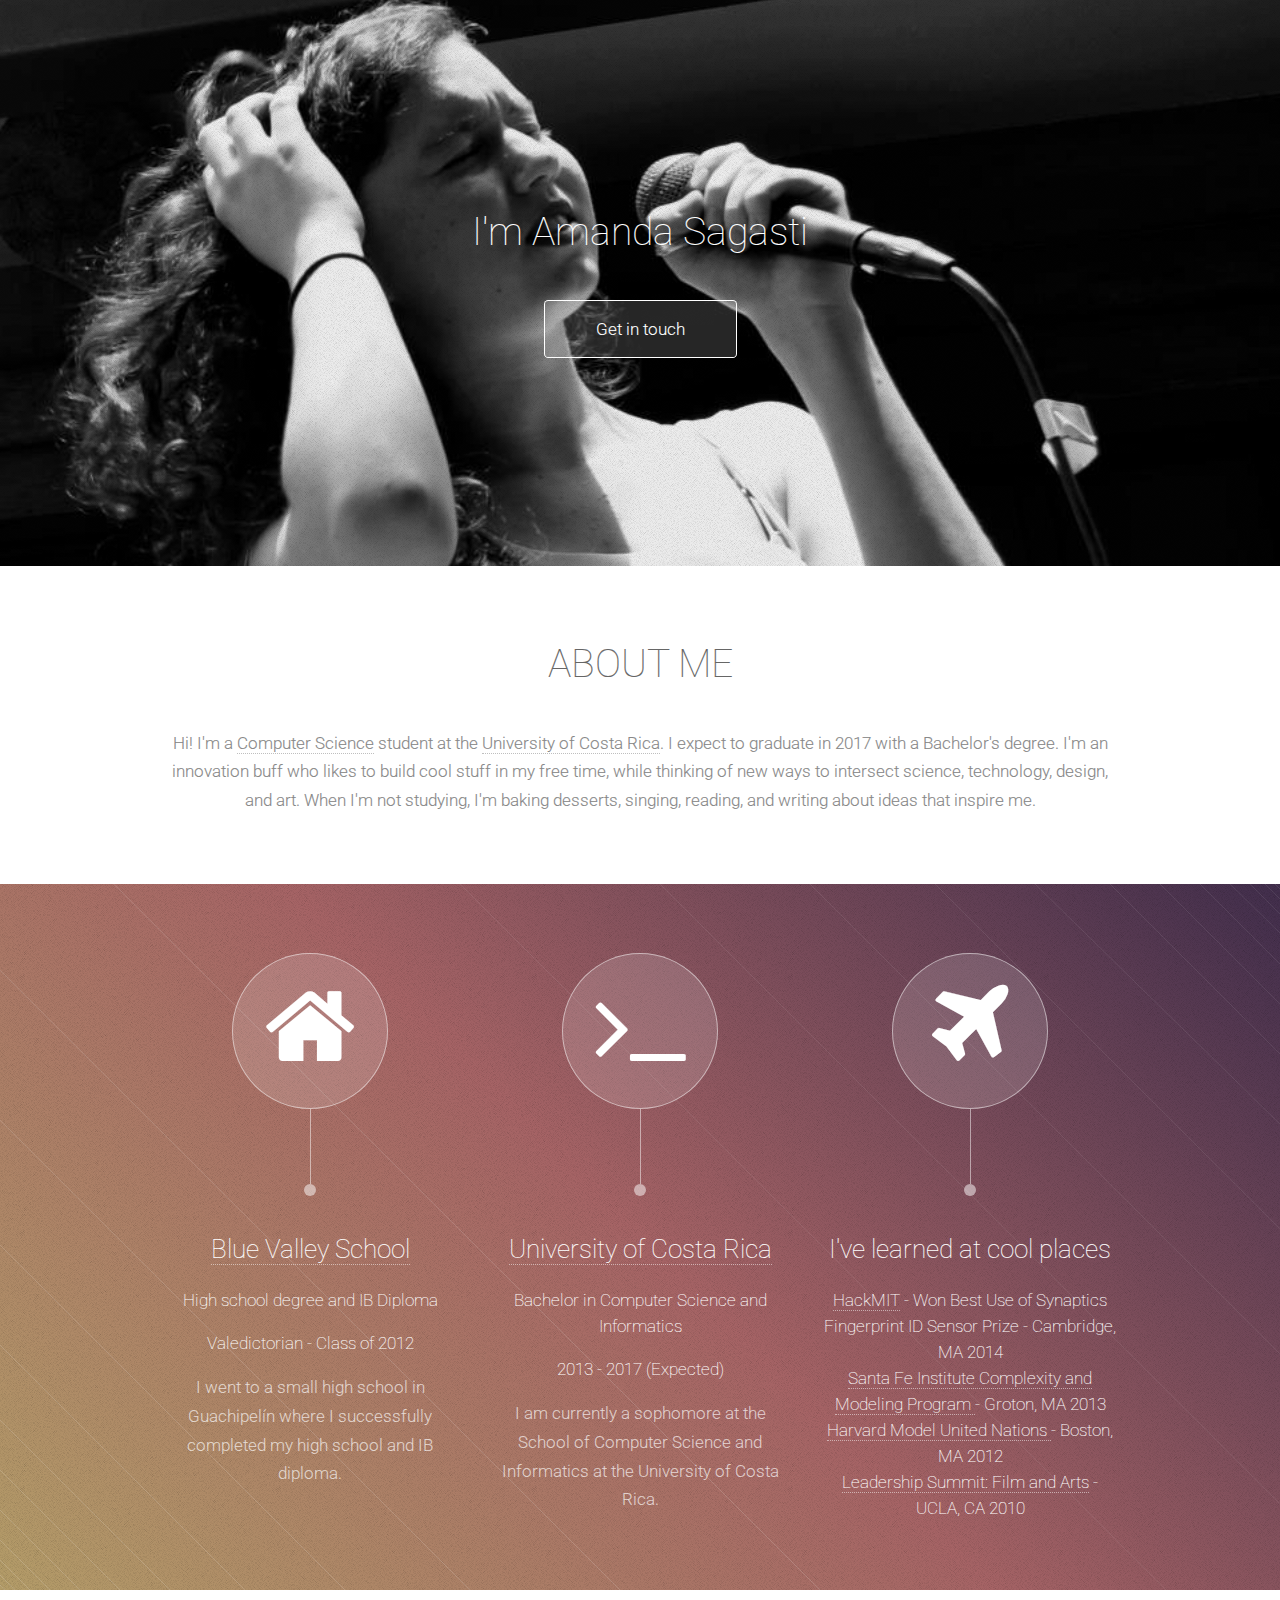
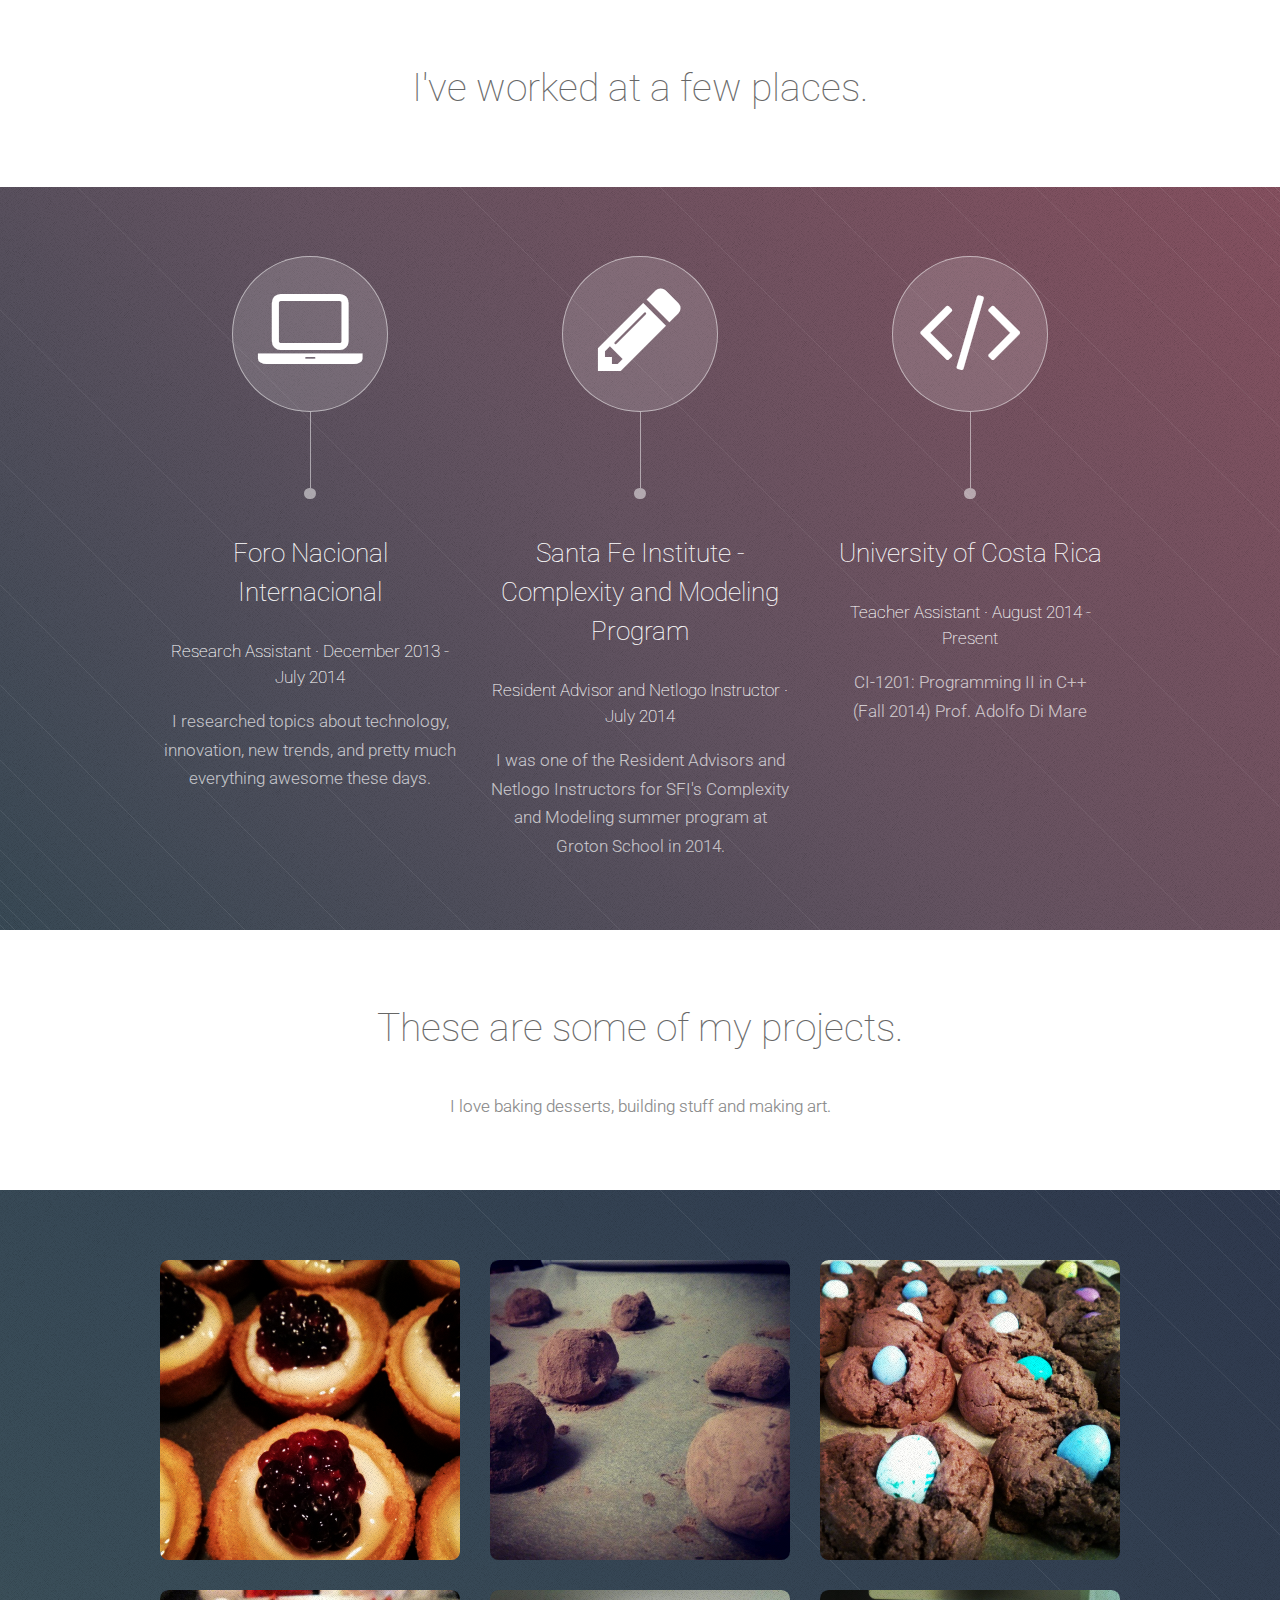
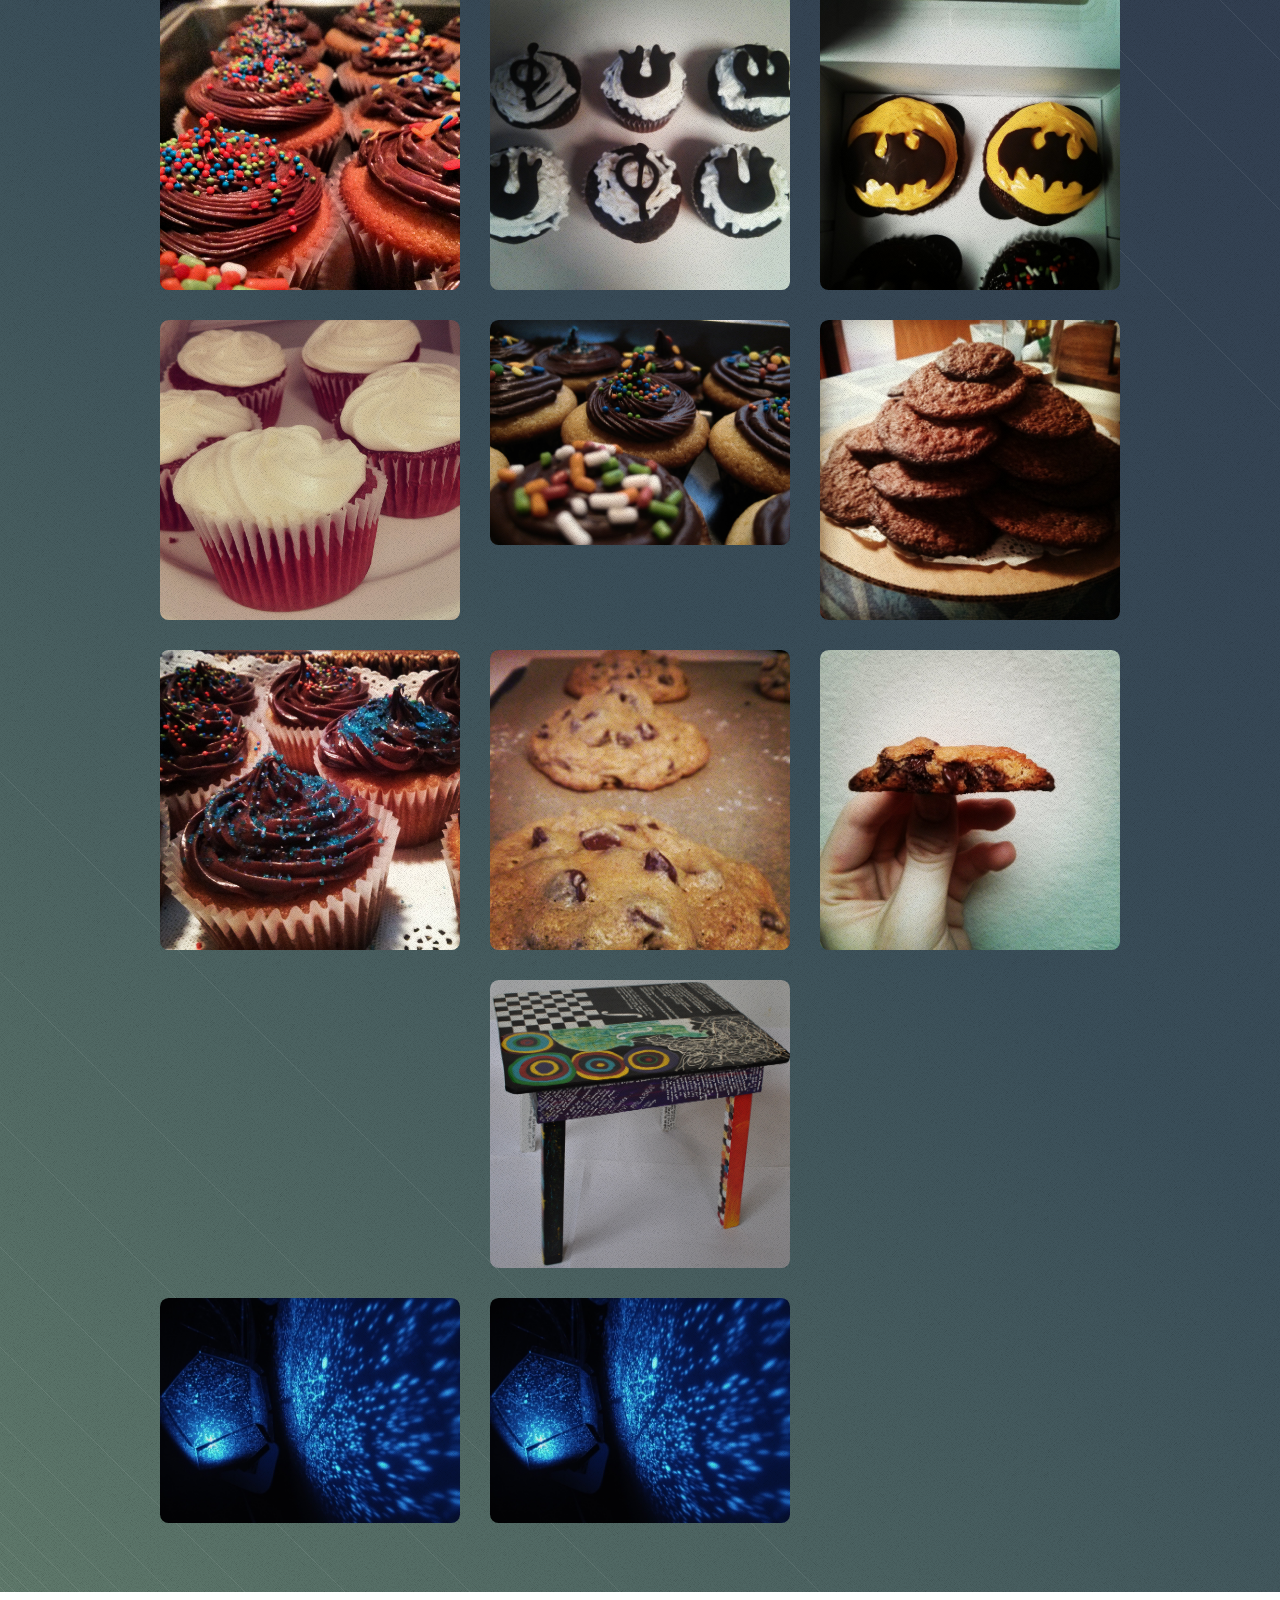
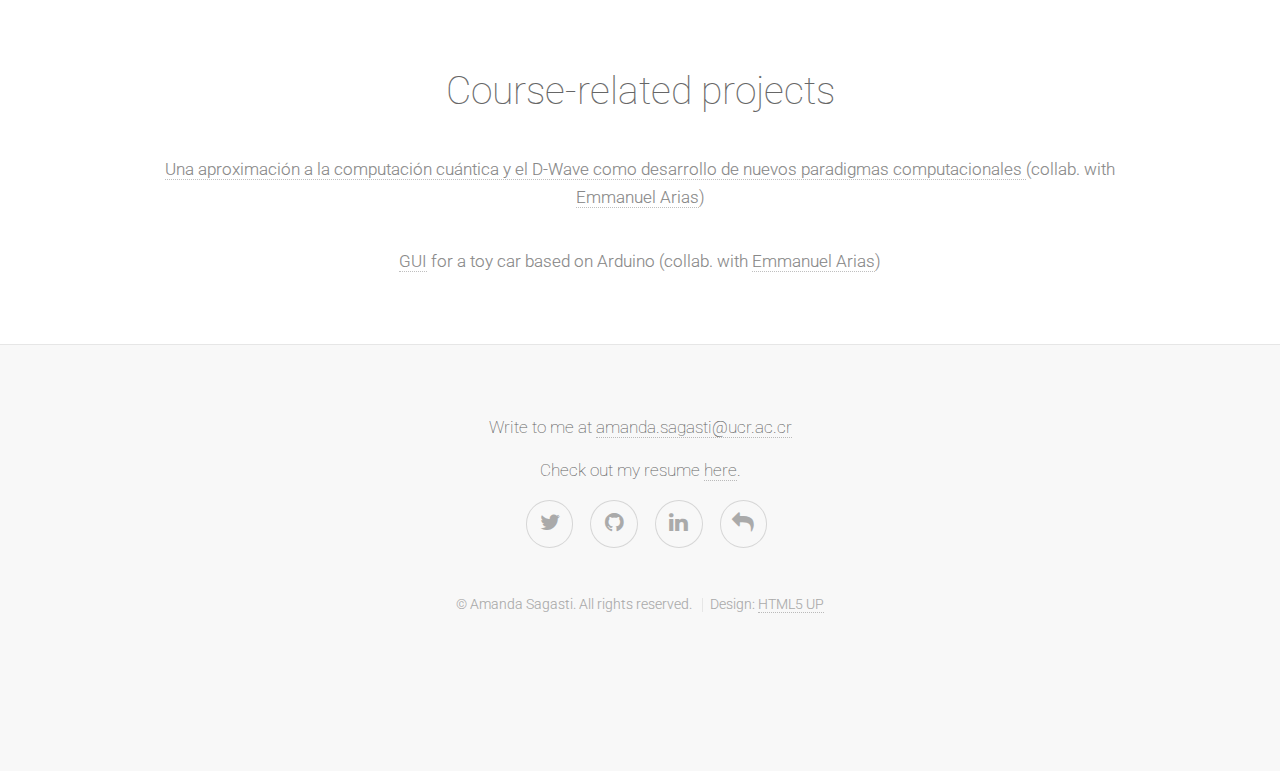
==== index.html @ 651903c4 "Update pics" ====
<!DOCTYPE HTML>
<!--
	Tessellate 1.0 by HTML5 UP
	html5up.net | @n33co
	Free for personal and commercial use under the CCA 3.0 license (html5up.net/license)
-->
<html>
	<head>
		<title>Amanda Sagasti</title>
		<meta http-equiv="content-type" content="text/html; charset=utf-8" />
		<meta name="description" content="" />
		<meta name="keywords" content="" />
		<link rel="shortcut icon" href="icon.png" >
		<link href="http://fonts.googleapis.com/css?family=Roboto:100,100italic,300,300italic,400,400italic" rel="stylesheet" type="text/css" />
		<!--[if lte IE 8]><script src="css/ie/html5shiv.js"></script><![endif]-->
		<script src="js/jquery.min.js"></script>
		<script src="js/skel.min.js"></script>
		<script src="js/init.js"></script>
		<noscript>
			<link rel="stylesheet" href="css/skel-noscript.css" />
			<link rel="stylesheet" href="css/style.css" />
			<link rel="stylesheet" href="css/style-wide.css" />
		</noscript>
		<!--[if lte IE 8]><link rel="stylesheet" href="css/ie/v8.css" /><![endif]-->
		<!--[if lte IE 9]><link rel="stylesheet" href="css/ie/v9.css" /><![endif]-->
	</head>
	<body>

		<!-- Header -->
			<section id="header" class="dark">
				<header>
					<h1>I'm Amanda Sagasti</h1>
				</header>
				<footer>
					<a href="mailto:amanda.sagasti@ucr.ac.cr" class="button scrolly">Get in touch</a> 
				</footer>
			</section>
			
		<!-- ABOUT ME -->
			<section id="first" class="main">
				<header>
					<div class="container">
						<h2>ABOUT ME</h2>
						<p>Hi! I'm a <a href="http://xkcd.com/722/" target="_blank">Computer Science</a> student at the <a href="http://www.ucr.ac.cr" target="blank"> University of Costa Rica</a>. I expect 
            to graduate in 2017 with a Bachelor's degree. I'm an innovation buff who likes to build cool stuff in my free time, while thinking of new ways to intersect
            science, technology, design, and art. When I'm not studying, I'm baking desserts, singing, reading, and writing about ideas that inspire me.</p>
					</div>
				</header>
				
        <!-- EDUCATION -->
				<div class="content dark style1 featured">
					<div class="container">
						<div class="row">
							<div class="4u">
								<section>
									<span class="feature-icon"><span class="fa fa-home"></span></span>
									<header>
										<h3> <a href="http://www.bluevalley.ed.cr" target="_blank">Blue Valley School </a></h3>
									</header>
									<h4> High school degree and IB Diploma</h4>
									<h5> Valedictorian - Class of 2012 </h5>
									<p>I went to a small high school in Guachipelín where I successfully completed my high school and IB diploma.</p>
								</section>
							</div>
							<div class="4u">
								<section>
									<span class="feature-icon"><span class="fa fa-terminal"></span></span>
									<header>
										<h3> <a href="http://www.ucr.ac.cr" target="_blank">University of Costa Rica </a></h3>
									</header>
									<h4> Bachelor in Computer Science and Informatics</h4> <h4> 2013 - 2017 (Expected) </h4>
									<p>I am currently a sophomore at the School of Computer Science and Informatics at the University of Costa Rica.</p>
								</section>
							</div>
							
     						<div class="4u">
								 <section>
									<span class="feature-icon"><span class="fa fa-plane"></span></span>
									<header>
										<h3>I've learned at cool places</h3>
									</header>
									<h4>
										<a href="https://www.hackmit.org/" target="_blank"> HackMIT</a> - Won Best Use of Synaptics Fingerprint ID Sensor Prize - Cambridge, MA 2014 <br>
									    <a href="http://www.santafe.edu/education/schools/summer-camp/" target="_blank">Santa Fe Institute Complexity and Modeling Program </a> - Groton, MA 2013 <br>
									    <a href="http://www.harvardmun.org/" target="_blank">Harvard Model United Nations </a> - Boston, MA 2012     <br> 
									    <a href="http://www.peopletopeople.com/our-programs/leadership-ambassadors/leadership-catalog/2014/film-and-the-arts1/2014-film-and-the-arts-ucla" target="_blank">Leadership Summit: Film and Arts</a> - UCLA, CA 2010 <br>
									</h4>
								</section>
							</div>
						</div>
					</div>
				</div>
			</section>

		<!-- WORK -->
			<section id="second" class="main">
				<header>
					<div class="container">
						<h2>I've worked at a few places.</h2>
					</div>
				</header>
				<div class="content dark style2 featured">
					<div class="container">
						<div class="row">
							<div class="4u">
								<section>
									<span class="feature-icon"><span class="fa fa-laptop"></span></span>
									<h3>Foro Nacional Internacional</h3>
									<h4>Research Assistant · December 2013 - July 2014 </h4>
									<p>I researched topics about technology, innovation, new trends, and pretty much everything awesome these days.</p>
								</section>
							</div>
							<div class="4u">
								<section>
								    <span class="feature-icon"><span class="fa fa-pencil"></span></span>
									<h3>Santa Fe Institute - Complexity and Modeling Program</h3>
									<h4>Resident Advisor and Netlogo Instructor · July 2014 </h4>
									<p>I was one of the Resident Advisors and Netlogo Instructors for SFI's Complexity and Modeling summer program at Groton School in 2014.</p>
								</section>
							</div>
							<div class="4u">
								<section>
								    <span class="feature-icon"><span class="fa fa-code"></span></span>
									<h3>University of Costa Rica</h3>
									<h4>Teacher Assistant · August 2014 - Present </h4>
									<p>CI-1201: Programming II in C++ <br> (Fall 2014) Prof. Adolfo Di Mare</p>
								</section>
							</div>
						</div>
					</div>
				</div>
			</section>
			
		<!-- Third -->
			<section id="third" class="main">
				<header>
					<div class="container">
						<h2>These are some of my projects.</h2>
						<p>I love baking desserts, building stuff and making art.</p>
					</div>
				</header>
				<div class="content dark style3">
					<div class="container">
						<div class="row">
						<div class="12u">
								<div class="row no-collapse">
									<div class="4u"><a class="image full"><img src="images/pic01.jpg" alt="" /></a></div>
									<div class="4u"><a class="image full"><img src="images/pic02.jpg" alt="" /></a></div>
									<div class="4u"><a class="image full"><img src="images/pic03.jpg" alt="" /></a></div>

								</div>
								<div class="row no-collapse">
									<div class="4u"><a class="image full"><img src="images/pic04.jpg" alt="" /></a></div>
									<div class="4u"><a class="image full"><img src="images/pic05.jpg" alt="" /></a></div>
									<div class="4u"><a class="image full"><img src="images/pic06.jpg" alt="" /></a></div>
								</div>
								<div class="row no-collapse">
									<div class="4u"><a class="image full"><img src="images/pic07.jpg" alt="" /></a></div>
									<div class="4u"><a class="image full"><img src="images/pic08.jpg" alt="" /></a></div>
									<div class="4u"><a class="image full"><img src="images/pic09.jpg" alt="" /></a></div>
								</div>
								<div class="row no-collapse">
									<div class="4u"><a class="image full"><img src="images/pic10.jpg" alt="" /></a></div>
									<div class="4u"><a class="image full"><img src="images/pic11.jpg" alt="" /></a></div>
									<div class="4u"><a class="image full"><img src="images/pic12.jpg" alt="" /></a></div>
								</div>
								<div class="row no-collapse">
									<div class="4u"><a class="image full"><img src="images/pic13.jpg" alt="" /></a></div>
									<div class="4u"><a class="image full"><img src="images/pic14.jpg" alt="" /></a></div>
									<div class="4u"><a class="image full"><img src="images/pic15.jpg" alt="" /></a></div>
								</div>
								<div class="row no-collapse">
									<div class="4u"><a class="image full"><img src="images/pic16.jpg" alt="" /></a></div>
									<div class="4u"><a class="image full"><img src="images/pic17.jpg" alt="" /></a></div>
								</div>
							</div>
						</div>
					</div>
				</div>
			</section>

		<!-- Basic Elements -->
		<!--
			<section class="main">
				<header>
					<div class="container">
						<h2>A Whole Lotta Elements</h2>
						<p>General purpose elements for every general purpose. Or something like that.</p>
					</div>
				</header>
				<div class="content style1 dark">
					<div class="container">
						<section>
							<header>
								<h3>Paragraph</h3>
								<p>This is a byline</p>
							</header>
							<p>Phasellus nisl nisl, varius id <sup>porttitor sed pellentesque</sup> ac orci. Pellentesque 
							habitant <strong>strong</strong> tristique <b>bold</b> et netus <i>italic</i> malesuada <em>emphasized</em> ac turpis egestas. Morbi 
							leo suscipit ut. Praesent <sub>id turpis vitae</sub> turpis pretium ultricies. Vestibulum sit 
							amet risus elit.</p>
						</section>
						<section>
							<header>
								<h3>Blockquote</h3>
							</header>
							<blockquote>Fringilla nisl. Donec accumsan interdum nisi, quis tincidunt felis sagittis eget.
							tempus euismod. Vestibulum ante ipsum primis in faucibus. Cras sit amet urna eros, id egestas
							tempus ante ipsum primis in faucibus orci luctus et ultrices.</blockquote>
						</section>
						<section>
							<header>
								<h3>Divider</h3>
							</header>
							<p>Donec consectetur <a href="#">vestibulum dolor et pulvinar</a>. Etiam vel felis enim, at viverra 
							ligula. Ut porttitor sagittis lorem, quis eleifend nisi ornare vel. Praesent nec orci 
							facilisis leo magna. Cras sit amet urna eros, id egestas urna. Quisque aliquam 
							tempus euismod. Vestibulum ante ipsum primis in faucibus orci luctus et ultrices 
							posuere cubilia.</p>
							<hr />
							<p>Donec consectetur vestibulum dolor et pulvinar. Etiam vel felis enim, at viverra 
							ligula. Ut porttitor sagittis lorem, quis eleifend nisi ornare vel. Praesent nec orci 
							facilisis leo magna. Cras sit amet urna eros, id egestas urna. Quisque aliquam 
							tempus euismod. Vestibulum ante ipsum primis in faucibus orci luctus et ultrices 
							posuere cubilia.</p>
						</section>
						<section>
							<header>
								<h3>Unordered List</h3>
							</header>
							<ul class="default">
								<li>Donec consectetur vestibulum dolor et vel felis enim at viverra ligula. Ut porttitor sagittis lorem.</li>
								<li>Donec consectetur vestibulum dolor et vel felis enim at viverra ligula. Ut porttitor sagittis lorem.</li>
								<li>Donec consectetur vestibulum dolor et vel felis enim at viverra ligula. Ut porttitor sagittis lorem.</li>
								<li>Donec consectetur vestibulum dolor et vel felis enim at viverra ligula. Ut porttitor sagittis lorem.</li>
							</ul>
						</section>
						<section>
							<header>
								<h3>Ordered List</h3>
							</header>
							<ol class="default">
								<li>Donec consectetur vestibulum dolor et vel felis enim at viverra ligula. Ut porttitor sagittis lorem.</li>
								<li>Donec consectetur vestibulum dolor et vel felis enim at viverra ligula. Ut porttitor sagittis lorem.</li>
								<li>Donec consectetur vestibulum dolor et vel felis enim at viverra ligula. Ut porttitor sagittis lorem.</li>
								<li>Donec consectetur vestibulum dolor et vel felis enim at viverra ligula. Ut porttitor sagittis lorem.</li>
							</ol>
						</section>
						<section>
							<header>
								<h3>Table</h3>
							</header>
							<div class="table-wrapper">
								<table class="default">
									<thead>
										<tr>
											<th>ID</th>
											<th>Name</th>
											<th>Description</th>
											<th>Price</th>
										</tr>
									</thead>
									<tbody>
										<tr>
											<td>00001</td>
											<td>Lorem ipsum dolor</td>
											<td>Ut porttitor sagittis lorem quis nisi ornare.</td>
											<td>29.99</td>
										</tr>
										<tr>
											<td>00002</td>
											<td>Sit amet nullam</td>
											<td>Ut porttitor sagittis lorem quis nisi ornare.</td>
											<td>19.99</td>
										</tr>
										<tr>
											<td>00003</td>
											<td>Feugiat felis viverra</td>
											<td>Ut porttitor sagittis lorem quis nisi ornare.</td>
											<td>29.99</td>
										</tr>
										<tr>
											<td>00004</td>
											<td>Sagittis enim felis</td>
											<td>Ut porttitor sagittis lorem quis nisi ornare.</td>
											<td>19.99</td>
										</tr>
										<tr>
											<td>00005</td>
											<td>Nullam sed vestibulum</td>
											<td>Ut porttitor sagittis lorem quis nisi ornare.</td>
											<td>19.99</td>
										</tr>
									</tbody>
									<tfoot>
										<tr>
											<td colspan="3"></td>
											<td>100.00</td>
										</tr>
									</tfoot>
								</table>
							</div>
						</section>
						<section>
							<header>
								<h3>Form</h3>
							</header>
							<form method="post" action="#">
								<div class="row half">
									<div class="6u">
										<input class="text" type="text" name="name" id="name" value="" placeholder="John Doe" />
									</div>
									<div class="6u">
										<input class="text" type="text" name="email" id="email" value="" placeholder="johndoe@domain.tld" />
									</div>
								</div>
								<div class="row half">
									<div class="12u">
										<div class="select">
											<select name="department" id="department">
												<option value="">Choose a department</option>
												<option value="1">Manufacturing</option>
												<option value="2">Administration</option>
												<option value="3">Support</option>
											</select>
										</div>
									</div>
								</div>
								<div class="row half">
									<div class="12u">
										<input class="text" type="text" name="subject" id="subject" value="" placeholder="Enter your subject" />
									</div>
								</div>
								<div class="row half">
									<div class="12u">
										<textarea name="message" id="message" placeholder="Enter your message"></textarea>
									</div>
								</div>
								<div class="row">
									<div class="12u">
										<ul class="actions">
											<li><input type="submit" class="button" value="Send Message" /></li>
											<li><input type="reset" class="button alt" value="Clear Form" /></li>
										</ul>
									</div>
								</div>
							</form>
						</section>
					</div>
				</div>
			</section>
		-->

<!--  Fourth -->
	<section id="fourth" class="main">
		<header>
			<div class="container">
				<h2>Course-related projects</h2>
				<p> <a href="investigacion.pdf" target="blank">Una aproximación a la computación cuántica y el D-Wave como desarrollo de nuevos paradigmas computacionales </a> (collab. with <a href="http://probablyageek.com" target="blank">Emmanuel Arias</a>) </p>
				<p> <a href="https://github.com/eariassoto/CarroGUI" target="blank">GUI</a> for a toy car based on Arduino (collab. with <a href="http://probablyageek.com" target="blank">Emmanuel Arias</a>)</p> 
			</div>
		</header>
	</section>
	


		<!-- Footer -->
			<section id="footer">
				<h1> Write to me at <a href="mailto:amanda.sagasti@ucr.ac.cr">amanda.sagasti@ucr.ac.cr </a> </h1>
				<h2> Check out my resume <a href="resume.pdf" target="blank">here</a>. </h2>
				<ul class="icons">
					<li><a href="https://twitter.com/ama_fhtagn" class="fa fa-twitter solo"><span>Twitter</span></a></li>
					<li><a href="https://github.com/asagasti" class="fa fa-github solo"><span>GitHub</span></a></li>
					<li><a href="https://www.linkedin.com/in/amandasagasti" class="fa fa-linkedin solo"><span>LinkedIn</span></a></li>
					<li><a href="mailto:amanda.sagasti@ucr.ac.cr" class="fa fa-mail-reply solo"><span>Mail</span></a></li>
				</ul>
				<div class="copyright">
					<ul class="menu">
						<li>&copy; Amanda Sagasti. All rights reserved.</li>
						<li>Design: <a href="http://html5up.net/">HTML5 UP</a></li>
					</ul>
				</div>
			</section>

	</body>
</html>
---- css/skel-noscript.css ----
/* Resets (http://meyerweb.com/eric/tools/css/reset/ | v2.0 | 20110126 | License: none (public domain)) */

	html,body,div,span,applet,object,iframe,h1,h2,h3,h4,h5,h6,p,blockquote,pre,a,abbr,acronym,address,big,cite,code,del,dfn,em,img,ins,kbd,q,s,samp,small,strike,strong,sub,sup,tt,var,b,u,i,center,dl,dt,dd,ol,ul,li,fieldset,form,label,legend,table,caption,tbody,tfoot,thead,tr,th,td,article,aside,canvas,details,embed,figure,figcaption,footer,header,hgroup,menu,nav,output,ruby,section,summary,time,mark,audio,video{margin:0;padding:0;border:0;font-size:100%;font:inherit;vertical-align:baseline;}article,aside,details,figcaption,figure,footer,header,hgroup,menu,nav,section{display:block;}body{line-height:1;}ol,ul{list-style:none;}blockquote,q{quotes:none;}blockquote:before,blockquote:after,q:before,q:after{content:'';content:none;}table{border-collapse:collapse;border-spacing:0;}body{-webkit-text-size-adjust:none}

/* Box Model */

	*, *:before, *:after {
		-moz-box-sizing: border-box;
		-webkit-box-sizing: border-box;
		-o-box-sizing: border-box;
		-ms-box-sizing: border-box;
		box-sizing: border-box;
	}

/* Container */

	body {
		min-width: 1200px;
	}

	.container {
		width: 1200px;
		margin-left: auto;
		margin-right: auto;
	}

	/* Modifiers */
	
		.container.small {
			width: 900px;
		}

		.container.big {
			width: 100%;
			max-width: 1500px;
			min-width: 1200px;
		}

/* Grid */

	/* Cells */

		.\31 2u { width: 100% }
		.\31 1u { width: 91.6666666667% }
		.\31 0u { width: 83.3333333333% }
		.\39 u { width: 75% }
		.\38 u { width: 66.6666666667% }
		.\37 u { width: 58.3333333333% }
		.\36 u { width: 50% }
		.\35 u { width: 41.6666666667% }
		.\34 u { width: 33.3333333333% }
		.\33 u { width: 25% }
		.\32 u { width: 16.6666666667% }
		.\31 u { width: 8.3333333333% }
		.\-11u { margin-left: 91.6666666667% }
		.\-10u { margin-left: 83.3333333333% }
		.\-9u { margin-left: 75% }
		.\-8u { margin-left: 66.6666666667% }
		.\-7u { margin-left: 58.3333333333% }
		.\-6u { margin-left: 50% }
		.\-5u { margin-left: 41.6666666667% }
		.\-4u { margin-left: 33.3333333333% }
		.\-3u { margin-left: 25% }
		.\-2u { margin-left: 16.6666666667% }
		.\-1u { margin-left: 8.3333333333% }

		.row > * {
			padding: 50px 0 0 50px;
			float: left;
			-moz-box-sizing: border-box;
			-webkit-box-sizing: border-box;
			-o-box-sizing: border-box;
			-ms-box-sizing: border-box;
			box-sizing: border-box;
		}

		.row + .row > * {
			padding-top: 50px;
		}

		.row {
			margin-left: -50px;
		}

	/* Rows */

		.row:after {
			content: '';
			display: block;
			clear: both;
			height: 0;
		}

		.row:first-child > * {
			padding-top: 0;
		}

		.row > * {
			padding-top: 0;
		}

		/* Modifiers */

			/* Flush */

				.row.flush {
					margin-left: 0;
				}

				.row.flush > * {
					padding: 0 !important;
				}

			/* Quarter */

				.row.quarter > * {
					padding: 12.5px 0 0 12.5px;
				}

				.row.quarter + .row.quarter > * {
					padding-top: 12.5px;
				}

				.row.quarter {
					margin-left: -12.5px;
				}

			/* Half */

				.row.half > * {
					padding: 25px 0 0 25px;
				}

				.row.half + .row.half > * {
					padding-top: 25px;
				}

				.row.half {
					margin-left: -25px;
				}

			/* One and (a) Half */

				.row.oneandhalf > * {
					padding: 75px 0 0 75px;
				}

				.row.oneandhalf + .row.oneandhalf > * {
					padding-top: 75px;
				}

				.row.oneandhalf {
					margin-left: -75px;
				}

			/* Double */

				.row.double > * {
					padding: 100px 0 0 100px;
				}

				.row.double + .row.double > * {
					padding-top: 100px;
				}

				.row.double {
					margin-left: -100px;
				}
---- css/style.css ----
@charset 'UTF-8';

@font-face{font-family:'FontAwesome';src:url('font/fontawesome-webfont.eot?v=4.0.1');src:url('font/fontawesome-webfont.eot?#iefix&v=4.0.1') format('embedded-opentype'),url('font/fontawesome-webfont.woff?v=4.0.1') format('woff'),url('font/fontawesome-webfont.ttf?v=4.0.1') format('truetype'),url('font/fontawesome-webfont.svg?v=4.0.1#fontawesomeregular') format('svg');font-weight:normal;font-style:normal}

/*
	Tessellate 1.0 by HTML5 UP
	html5up.net | @n33co
	Free for personal and commercial use under the CCA 3.0 license (html5up.net/license)
*/

/*********************************************************************************/
/* Basic                                                                         */
/*********************************************************************************/

	body
	{
		background: #F8F8F8;
	}

	body,input,textarea,select
	{
		font-family: 'Roboto', sans-serif;
		font-weight: 300;
		font-size: 17pt;
		line-height: 1.75em;
		color: #888;
		-webkit-text-stroke: 0.1px;
	}

	h1,h2,h3,h4,h5,h6
	{
		color: #666;
		margin: 0 0 1em 0;
		font-weight: 100;
		line-height: 1.5em;
	}
	
		h1 a, h2 a, h3 a, h4 a, h5 a, h6 a
		{
			color: inherit;
			text-decoration: none;
		}

		.dark h1,
		.dark h2,
		.dark h3,
		.dark h4,
		.dark h5,
		.dark h6
		{
			color: #fff;
		}
		
	strong, b
	{
		font-weight: 400;
		color: inherit;
	}
	
		.dark strong, .dark b
		{
			color: #fff;
			color: rgba(255,255,255,0.85);
		}
	
	em, i
	{
		font-style: italic;
	}

	a
	{
		color: inherit;
		text-decoration: none;
		border-bottom: dotted 1px rgba(0,0,0,0.25);
		-moz-transition: border-bottom-color 0.25s ease-in-out;
		-webkit-transition: border-bottom-color 0.25s ease-in-out;
		-o-transition: border-bottom-color 0.25s ease-in-out;
		-ms-transition: border-bottom-color 0.25s ease-in-out;
		transition: border-bottom-color 0.25s ease-in-out;
	}
	
		a:hover
		{
			border-bottom-color: rgba(0,0,0,0);
		}

		.dark a
		{
			color: #fff;
			border-bottom-color: rgba(255,255,255,0.5);
		}

			.dark a:hover
			{
				border-bottom-color: rgba(255,255,255,0);
			}

	sub
	{
		position: relative;
		top: 0.5em;
		font-size: 0.8em;
	}
	
	sup
	{
		position: relative;
		top: -0.5em;
		font-size: 0.8em;
	}
	
	hr
	{
		border: 0;
		border-top: solid 1px #e6e6e6;
		margin: 2em 0 2em 0;
	}

		.dark hr
		{
			border-top-color: rgba(255,255,255,0.5);
		}
	
	blockquote
	{
		border-left: solid 0.25em #e6e6e6;
		padding: 1em 0 1em 2em;
		font-style: italic;
	}

		.dark blockquote
		{
			border-left-color: rgba(255,255,255,0.5);
		}
	
	p, ul, ol, dl, table
	{
		margin-bottom: 1em;
	}
	
	p
	{
		text-align: justify;
	}

	header
	{
		margin-bottom: 1em;
	}
	
		header h1,
		header h2,
		header h3,
		header h4,
		header h5,
		header h6
		{
			margin: 0;
		}
	
		header p
		{
			display: block;
			margin: 0;
			padding: 0.25em 0 0.5em 0;
		}
		
	footer
	{
		padding-top: 1.5em;
	}

	br.clear
	{
		clear: both;
	}
	
	.featured
	{
		text-align: center;
	}
	
		.featured p
		{
			text-align: center;
		}

	/* Sections/Articles */
	
		section,
		article
		{
			margin-bottom: 3em;
		}
		
		section > :last-child,
		article > :last-child
		{
			margin-bottom: 0;
		}

		section:last-child,
		article:last-child
		{
			margin-bottom: 0;
		}

		.row > section,
		.row > article
		{
			margin-bottom: 0;
		}

	/* Images */

		.image
		{
			position: relative;
			display: inline-block;
			border: 0;
		}

			.image:after
			{
				content: '';
				position: absolute;
				left: 0;
				top: 0;
				width: 100%;
				height: 100%;
				background: url('images/overlay.png');
			}
		
			.image img
			{
				display: block;
				width: 100%;
				border-radius: 0.5em;
			}

			.image.featured
			{
				display: block;
				width: 100%;
				margin: 0 0 2em 0;
			}
			
			.image.full
			{
				display: block;
				width: 100%;
			}
			
			.image.left
			{
				float: left;
				margin: 0 2em 2em 0;
			}
			
			.image.centered
			{
				display: block;
				margin: 0 0 2em 0;
			}

				.image.centered img
				{
					margin: 0 auto;
					width: auto;
				}

	/* Lists */

		ul.default
		{
			list-style: disc;
			padding-left: 1em;
		}
		
			ul.default li
			{
				padding-left: 0.5em;
			}		

		ul.icons
		{
			cursor: default;
		}	
		
			ul.icons li
			{
				display: inline-block;
				padding-left: 0.75em;
			}
			
				ul.icons a
				{
					display: inline-block;
					width: 2.75em;
					height: 2.75em;
					line-height: 2.8em;
					text-align: center;
					border: 0;
					box-shadow: inset 0 0 0 1px #e6e6e6;
					border-radius: 100%;
					color: #aaa;
					-moz-transition: background-color 0.25s ease-in-out;
					-webkit-transition: background-color 0.25s ease-in-out;
					-o-transition: background-color 0.25s ease-in-out;
					-ms-transition: background-color 0.25s ease-in-out;
					transition: background-color 0.25s ease-in-out;
				}

					ul.icons a:hover
					{
						background: rgba(0,0,0,0.025);
					}

		ul.menu
		{
			cursor: default;
		}
		
			ul.menu li
			{
				display: inline-block;
				line-height: 1em;
				border-left: solid 1px #e6e6e6;
				padding: 0 0 0 0.5em;
				margin: 0 0 0 0.5em;
			}
			
			ul.menu li:first-child
			{
				border-left: 0;
				padding-left: 0;
				margin-left: 0;
			}

		ul.actions
		{
			cursor: default;
		}
		
			ul.actions li
			{
				display: inline-block;
				margin: 0 0 0 0.5em;
			}
			
			ul.actions li:first-child
			{
				margin-left: 0;
			}

		ol.default
		{
			list-style: decimal;
			padding-left: 1.25em;
		}

			ol.default li
			{
				padding-left: 0.25em;
			}

	/* Forms */

		form
		{
		}
		
			form .actions
			{
				margin-bottom: 0;
			}
			
			form label
			{
				display: block;
			}
		
			form input.text,
			form select,
			form textarea
			{
				display: block;
				box-shadow: inset 0 0 0 1px #e6e6e6;
				background: #f8f8f8;
				width: 100%;
				padding: 0.85em 1em 0.85em 1em;
				border-radius: 0.25em;
				border: 0;
				-moz-transition: all 0.25s ease-in-out;
				-webkit-transition: all 0.25s ease-in-out;
				-o-transition: all 0.25s ease-in-out;
				-ms-transition: all 0.25s ease-in-out;
				transition: all 0.25s ease-in-out;
				-moz-appearance: none;
				-webkit-appearance: none;
				-o-appearance: none;
				-ms-appearance: none;
				appearance: none;
			}

				form input.text,
				form select
				{
					line-height: 1.25em;
				}

				form .select
				{
					position: relative;
				}
				
					form .select select
					{
						text-indent: 0.01px;
						text-overflow: '';
   					}
				
					form .select:before
					{
						content: '';
						position: absolute;
						top: 15%;
						right: 1em;
						width: 1.25em;
						height: 75%;
						background: url('images/arrow.svg') center center no-repeat;
						background-size: contain;
						z-index: 1;
					}

						form .select select::-ms-expand
						{
							display: none;
						}

						.dark form .select:before
						{
							background: url('images/dark-arrow.svg') center center no-repeat;
							background-size: contain;
						}

				form input.text:focus,
				form select:focus,
				form textarea:focus
				{
					outline: 0;
					box-shadow: inset 0 0 0 1px #afd9e0;
					background: #fcfcfc;
				}

			form textarea
			{
				min-height: 13em;
			}
			
			form select
			{
				position: relative;
			}
			
				form select option
				{
					color: #000;
				}
			
			form ::-moz-focus-inner
			{
				border: 0;
			}

			form .formerize-placeholder { color: #555 !important; }
			form ::-webkit-input-placeholder { color: #aaa !important; }
			form :-moz-placeholder { color: #555 !important; }
			form ::-moz-placeholder { color: #555 !important; }
			form :-ms-input-placeholder { color: #555 !important; }

		.dark form
		{
		}

			.dark form input.text,
			.dark form select,
			.dark form textarea
			{
				background: none;
				box-shadow: inset 0 0 0 1px rgba(255,255,255,0.5);
				color: #fff;
			}

				.dark form input.text:focus,
				.dark form select:focus,
				.dark form textarea:focus
				{
					background: rgba(255,255,255,0.1);
					box-shadow: inset 0 0 0 1px #fff;
				}
			
			.dark form select
			{
			}

			.dark form .formerize-placeholder { color: rgba(255,255,255,0.85) !important; }
			.dark form ::-webkit-input-placeholder { color: rgba(255,255,255,0.85) !important; }
			.dark form :-moz-placeholder { color: rgba(255,255,255,0.85) !important; }
			.dark form ::-moz-placeholder { color: rgba(255,255,255,0.85) !important; }
			.dark form :-ms-input-placeholder { color: rgba(255,255,255,0.85) !important; }
			
	/* Tables */
	
		table
		{
			width: 100%;
		}
		
			table.default
			{
				width: 100%;
				border-collapse: collapse;
			}

				table.default tbody
				{
				}

				table.default tbody tr
				{
					border: solid 1px #e6e6e6;
				}
			
				table.default tbody tr:nth-child(2n+2)
				{
					background: #f8f8f8;
				}
				
				table.default td
				{
					padding: 0.5em 1em 0.5em 1em;
				}
				
				table.default th
				{
					text-align: left;
					padding: 0.5em 1em 1em 1em;
				}
			
				table.default thead
				{
				}

				table.default tfoot
				{
				}
				
					table.default tfoot td
					{
						padding-top: 1em;
					}
				
				table.default tbody
				{
				}

			.dark table.default
			{
			}

				.dark table.default tbody
				{
				}
			
					.dark table.default tbody tr
					{
						border-color: rgba(255,255,255,0.5);
					}
				
					.dark table.default tbody tr:nth-child(2n+2)
					{
						background: rgba(255,255,255,0.1);
					}
	
	/* Buttons */
		
		.button
		{
			-webkit-appearance: none;
			position: relative;
			display: inline-block;
			background: #3d3d3d;
			padding: 0.85em 3em 0.85em 3em;
			border-radius: 0.25em;
			cursor: pointer;
			border: 0;
			color: #fff;
			text-align: center;
			text-decoration: none;
			-moz-transition: all 0.25s ease-in-out;
			-webkit-transition: all 0.25s ease-in-out;
			-o-transition: all 0.25s ease-in-out;
			-ms-transition: all 0.25s ease-in-out;
			transition: all 0.25s ease-in-out;
		}

			.button:hover
			{
				background: #4f4f4f;
			}
			
		.button.alt
		{
			color: inherit;
			box-shadow: inset 0 0 0 1px #e6e6e6;
			background: none;
		}
		
			.button.alt:hover
			{
				background: rgba(0,0,0,0.025);
			}

			.dark .button
			{
				background: rgba(255,255,255,0.15);
				box-shadow: inset 0 0 0 1px #fff;
				color: #fff;
			}
			
				.dark .button:hover
				{
					background: rgba(255,255,255,0.25);
				}

			.dark .button.alt
			{
				background: none;
				box-shadow: inset 0 0 0 1px rgba(255,255,255,0.5);
			}

				.dark .button.alt:hover
				{
					background: rgba(255,255,255,0.15);
					box-shadow: inset 0 0 0 1px #fff;
				}

	/* Feature Icon */

		.feature-icon
		{
			display: inline-block;
			position: relative;
			padding-bottom: 5em;
			margin-bottom: 2.75em;
			cursor: default;
		}
		
			.feature-icon .fa
			{
				display: inline-block;
				width: 2em;
				height: 2em;
				font-size: 4.5em;
				border-radius: 100%;
				box-shadow: inset 0 0 0 1px #666;
				color: #666;
				line-height: 2.1em;
			}
		
			.feature-icon:before
			{
				content: '';
				background: #666;
				position: absolute;
				bottom: 0;
				left: 50%;
				margin-left: -0.325em;
				width: 0.65em;
				height: 0.65em;
				display: block;
				border-radius: 100%;
			}

			.feature-icon:after
			{
				content: '';
				position: absolute;
				left: 50%;
				bottom: 0.65em;
				width: 1px;
				height: 4.35em;
				background: #666;
				margin-left: -0.5px;
			}

			.dark .feature-icon
			{
			}

				.dark .feature-icon .fa
				{
					background: rgba(255,255,255,0.15);
					box-shadow: inset 0 0 0 1px rgba(255,255,255,0.5);
					color: #fff;
				}
			
				.dark .feature-icon:before
				{
					background: rgba(255,255,255,0.5);
				}

				.dark .feature-icon:after
				{
					background: rgba(255,255,255,0.5);
				}

	/* Dark */

		.dark
		{
			color: #aaa;
			color: rgba(255,255,255,0.65);
		}
			
/*********************************************************************************/
/* Icons                                                                         */
/* Powered by Font Awesome by Dave Gandy | http://fontawesome.io                 */
/* Licensed under the SIL OFL 1.1 (font), MIT (CSS)                              */
/*********************************************************************************/

	.fa
	{
		text-decoration: none;
	}

		.fa.solo
		{
		}
		
			.fa.solo span
			{
				display: none;
			}
			
		.fa:before
		{
			display:inline-block;
			font-family: FontAwesome;
			font-size: 1.25em;
			text-decoration: none;
			font-style: normal;
			font-weight: normal;
			line-height: 1;
			-webkit-font-smoothing:antialiased;
			-moz-osx-font-smoothing:grayscale;
		}

		.fa-lg{font-size:1.3333333333333333em;line-height:.75em;vertical-align:-15%}
		.fa-2x{font-size:2em}
		.fa-3x{font-size:3em}
		.fa-4x{font-size:4em}
		.fa-5x{font-size:5em}
		.fa-fw{width:1.2857142857142858em;text-align:center}
		.fa-ul{padding-left:0;margin-left:2.142857142857143em;list-style-type:none}.fa-ul>li{position:relative}
		.fa-li{position:absolute;left:-2.142857142857143em;width:2.142857142857143em;top:.14285714285714285em;text-align:center}.fa-li.fa-lg{left:-1.8571428571428572em}
		.fa-border{padding:.2em .25em .15em;border:solid .08em #eee;border-radius:.1em}
		.pull-right{float:right}
		.pull-left{float:left}
		.fa.pull-left{margin-right:.3em}
		.fa.pull-right{margin-left:.3em}
		.fa-spin{-webkit-animation:spin 2s infinite linear;-moz-animation:spin 2s infinite linear;-o-animation:spin 2s infinite linear;animation:spin 2s infinite linear}
		@-moz-keyframes spin{0%{-moz-transform:rotate(0deg)} 100%{-moz-transform:rotate(359deg)}}@-webkit-keyframes spin{0%{-webkit-transform:rotate(0deg)} 100%{-webkit-transform:rotate(359deg)}}@-o-keyframes spin{0%{-o-transform:rotate(0deg)} 100%{-o-transform:rotate(359deg)}}@-ms-keyframes spin{0%{-ms-transform:rotate(0deg)} 100%{-ms-transform:rotate(359deg)}}@keyframes spin{0%{transform:rotate(0deg)} 100%{transform:rotate(359deg)}}.fa-rotate-90{filter:progid:DXImageTransform.Microsoft.BasicImage(rotation=1);-webkit-transform:rotate(90deg);-moz-transform:rotate(90deg);-ms-transform:rotate(90deg);-o-transform:rotate(90deg);transform:rotate(90deg)}
		.fa-rotate-180{filter:progid:DXImageTransform.Microsoft.BasicImage(rotation=2);-webkit-transform:rotate(180deg);-moz-transform:rotate(180deg);-ms-transform:rotate(180deg);-o-transform:rotate(180deg);transform:rotate(180deg)}
		.fa-rotate-270{filter:progid:DXImageTransform.Microsoft.BasicImage(rotation=3);-webkit-transform:rotate(270deg);-moz-transform:rotate(270deg);-ms-transform:rotate(270deg);-o-transform:rotate(270deg);transform:rotate(270deg)}
		.fa-flip-horizontal{filter:progid:DXImageTransform.Microsoft.BasicImage(rotation=0, mirror=1);-webkit-transform:scale(-1, 1);-moz-transform:scale(-1, 1);-ms-transform:scale(-1, 1);-o-transform:scale(-1, 1);transform:scale(-1, 1)}
		.fa-flip-vertical{filter:progid:DXImageTransform.Microsoft.BasicImage(rotation=2, mirror=1);-webkit-transform:scale(1, -1);-moz-transform:scale(1, -1);-ms-transform:scale(1, -1);-o-transform:scale(1, -1);transform:scale(1, -1)}
		.fa-stack{position:relative;display:inline-block;width:2em;height:2em;line-height:2em;vertical-align:middle}
		.fa-stack-1x,.fa-stack-2x{position:absolute;left:0;width:100%;text-align:center}
		.fa-stack-1x{line-height:inherit}
		.fa-stack-2x{font-size:2em}
		.fa-inverse{color:#fff}
		.fa-glass:before{content:"\f000"}
		.fa-music:before{content:"\f001"}
		.fa-search:before{content:"\f002"}
		.fa-envelope-o:before{content:"\f003"}
		.fa-heart:before{content:"\f004"}
		.fa-star:before{content:"\f005"}
		.fa-star-o:before{content:"\f006"}
		.fa-user:before{content:"\f007"}
		.fa-film:before{content:"\f008"}
		.fa-th-large:before{content:"\f009"}
		.fa-th:before{content:"\f00a"}
		.fa-th-list:before{content:"\f00b"}
		.fa-check:before{content:"\f00c"}
		.fa-times:before{content:"\f00d"}
		.fa-search-plus:before{content:"\f00e"}
		.fa-search-minus:before{content:"\f010"}
		.fa-power-off:before{content:"\f011"}
		.fa-signal:before{content:"\f012"}
		.fa-gear:before,.fa-cog:before{content:"\f013"}
		.fa-trash-o:before{content:"\f014"}
		.fa-home:before{content:"\f015"}
		.fa-file-o:before{content:"\f016"}
		.fa-clock-o:before{content:"\f017"}
		.fa-road:before{content:"\f018"}
		.fa-download:before{content:"\f019"}
		.fa-arrow-circle-o-down:before{content:"\f01a"}
		.fa-arrow-circle-o-up:before{content:"\f01b"}
		.fa-inbox:before{content:"\f01c"}
		.fa-play-circle-o:before{content:"\f01d"}
		.fa-rotate-right:before,.fa-repeat:before{content:"\f01e"}
		.fa-refresh:before{content:"\f021"}
		.fa-list-alt:before{content:"\f022"}
		.fa-lock:before{content:"\f023"}
		.fa-flag:before{content:"\f024"}
		.fa-headphones:before{content:"\f025"}
		.fa-volume-off:before{content:"\f026"}
		.fa-volume-down:before{content:"\f027"}
		.fa-volume-up:before{content:"\f028"}
		.fa-qrcode:before{content:"\f029"}
		.fa-barcode:before{content:"\f02a"}
		.fa-tag:before{content:"\f02b"}
		.fa-tags:before{content:"\f02c"}
		.fa-book:before{content:"\f02d"}
		.fa-bookmark:before{content:"\f02e"}
		.fa-print:before{content:"\f02f"}
		.fa-camera:before{content:"\f030"}
		.fa-font:before{content:"\f031"}
		.fa-bold:before{content:"\f032"}
		.fa-italic:before{content:"\f033"}
		.fa-text-height:before{content:"\f034"}
		.fa-text-width:before{content:"\f035"}
		.fa-align-left:before{content:"\f036"}
		.fa-align-center:before{content:"\f037"}
		.fa-align-right:before{content:"\f038"}
		.fa-align-justify:before{content:"\f039"}
		.fa-list:before{content:"\f03a"}
		.fa-dedent:before,.fa-outdent:before{content:"\f03b"}
		.fa-indent:before{content:"\f03c"}
		.fa-video-camera:before{content:"\f03d"}
		.fa-picture-o:before{content:"\f03e"}
		.fa-pencil:before{content:"\f040"}
		.fa-map-marker:before{content:"\f041"}
		.fa-adjust:before{content:"\f042"}
		.fa-tint:before{content:"\f043"}
		.fa-edit:before,.fa-pencil-square-o:before{content:"\f044"}
		.fa-share-square-o:before{content:"\f045"}
		.fa-check-square-o:before{content:"\f046"}
		.fa-move:before{content:"\f047"}
		.fa-step-backward:before{content:"\f048"}
		.fa-fast-backward:before{content:"\f049"}
		.fa-backward:before{content:"\f04a"}
		.fa-play:before{content:"\f04b"}
		.fa-pause:before{content:"\f04c"}
		.fa-stop:before{content:"\f04d"}
		.fa-forward:before{content:"\f04e"}
		.fa-fast-forward:before{content:"\f050"}
		.fa-step-forward:before{content:"\f051"}
		.fa-eject:before{content:"\f052"}
		.fa-chevron-left:before{content:"\f053"}
		.fa-chevron-right:before{content:"\f054"}
		.fa-plus-circle:before{content:"\f055"}
		.fa-minus-circle:before{content:"\f056"}
		.fa-times-circle:before{content:"\f057"}
		.fa-check-circle:before{content:"\f058"}
		.fa-question-circle:before{content:"\f059"}
		.fa-info-circle:before{content:"\f05a"}
		.fa-crosshairs:before{content:"\f05b"}
		.fa-times-circle-o:before{content:"\f05c"}
		.fa-check-circle-o:before{content:"\f05d"}
		.fa-ban:before{content:"\f05e"}
		.fa-arrow-left:before{content:"\f060"}
		.fa-arrow-right:before{content:"\f061"}
		.fa-arrow-up:before{content:"\f062"}
		.fa-arrow-down:before{content:"\f063"}
		.fa-mail-forward:before,.fa-share:before{content:"\f064"}
		.fa-resize-full:before{content:"\f065"}
		.fa-resize-small:before{content:"\f066"}
		.fa-plus:before{content:"\f067"}
		.fa-minus:before{content:"\f068"}
		.fa-asterisk:before{content:"\f069"}
		.fa-exclamation-circle:before{content:"\f06a"}
		.fa-gift:before{content:"\f06b"}
		.fa-leaf:before{content:"\f06c"}
		.fa-fire:before{content:"\f06d"}
		.fa-eye:before{content:"\f06e"}
		.fa-eye-slash:before{content:"\f070"}
		.fa-warning:before,.fa-exclamation-triangle:before{content:"\f071"}
		.fa-plane:before{content:"\f072"}
		.fa-calendar:before{content:"\f073"}
		.fa-random:before{content:"\f074"}
		.fa-comment:before{content:"\f075"}
		.fa-magnet:before{content:"\f076"}
		.fa-chevron-up:before{content:"\f077"}
		.fa-chevron-down:before{content:"\f078"}
		.fa-retweet:before{content:"\f079"}
		.fa-shopping-cart:before{content:"\f07a"}
		.fa-folder:before{content:"\f07b"}
		.fa-folder-open:before{content:"\f07c"}
		.fa-resize-vertical:before{content:"\f07d"}
		.fa-resize-horizontal:before{content:"\f07e"}
		.fa-bar-chart-o:before{content:"\f080"}
		.fa-twitter-square:before{content:"\f081"}
		.fa-facebook-square:before{content:"\f082"}
		.fa-camera-retro:before{content:"\f083"}
		.fa-key:before{content:"\f084"}
		.fa-gears:before,.fa-cogs:before{content:"\f085"}
		.fa-comments:before{content:"\f086"}
		.fa-thumbs-o-up:before{content:"\f087"}
		.fa-thumbs-o-down:before{content:"\f088"}
		.fa-star-half:before{content:"\f089"}
		.fa-heart-o:before{content:"\f08a"}
		.fa-sign-out:before{content:"\f08b"}
		.fa-linkedin-square:before{content:"\f08c"}
		.fa-thumb-tack:before{content:"\f08d"}
		.fa-external-link:before{content:"\f08e"}
		.fa-sign-in:before{content:"\f090"}
		.fa-trophy:before{content:"\f091"}
		.fa-github-square:before{content:"\f092"}
		.fa-upload:before{content:"\f093"}
		.fa-lemon-o:before{content:"\f094"}
		.fa-phone:before{content:"\f095"}
		.fa-square-o:before{content:"\f096"}
		.fa-bookmark-o:before{content:"\f097"}
		.fa-phone-square:before{content:"\f098"}
		.fa-twitter:before{content:"\f099"}
		.fa-facebook:before{content:"\f09a"}
		.fa-github:before{content:"\f09b"}
		.fa-unlock:before{content:"\f09c"}
		.fa-credit-card:before{content:"\f09d"}
		.fa-rss:before{content:"\f09e"}
		.fa-hdd-o:before{content:"\f0a0"}
		.fa-bullhorn:before{content:"\f0a1"}
		.fa-bell:before{content:"\f0f3"}
		.fa-certificate:before{content:"\f0a3"}
		.fa-hand-o-right:before{content:"\f0a4"}
		.fa-hand-o-left:before{content:"\f0a5"}
		.fa-hand-o-up:before{content:"\f0a6"}
		.fa-hand-o-down:before{content:"\f0a7"}
		.fa-arrow-circle-left:before{content:"\f0a8"}
		.fa-arrow-circle-right:before{content:"\f0a9"}
		.fa-arrow-circle-up:before{content:"\f0aa"}
		.fa-arrow-circle-down:before{content:"\f0ab"}
		.fa-globe:before{content:"\f0ac"}
		.fa-wrench:before{content:"\f0ad"}
		.fa-tasks:before{content:"\f0ae"}
		.fa-filter:before{content:"\f0b0"}
		.fa-briefcase:before{content:"\f0b1"}
		.fa-fullscreen:before{content:"\f0b2"}
		.fa-group:before{content:"\f0c0"}
		.fa-chain:before,.fa-link:before{content:"\f0c1"}
		.fa-cloud:before{content:"\f0c2"}
		.fa-flask:before{content:"\f0c3"}
		.fa-cut:before,.fa-scissors:before{content:"\f0c4"}
		.fa-copy:before,.fa-files-o:before{content:"\f0c5"}
		.fa-paperclip:before{content:"\f0c6"}
		.fa-save:before,.fa-floppy-o:before{content:"\f0c7"}
		.fa-square:before{content:"\f0c8"}
		.fa-reorder:before{content:"\f0c9"}
		.fa-list-ul:before{content:"\f0ca"}
		.fa-list-ol:before{content:"\f0cb"}
		.fa-strikethrough:before{content:"\f0cc"}
		.fa-underline:before{content:"\f0cd"}
		.fa-table:before{content:"\f0ce"}
		.fa-magic:before{content:"\f0d0"}
		.fa-truck:before{content:"\f0d1"}
		.fa-pinterest:before{content:"\f0d2"}
		.fa-pinterest-square:before{content:"\f0d3"}
		.fa-google-plus-square:before{content:"\f0d4"}
		.fa-google-plus:before{content:"\f0d5"}
		.fa-money:before{content:"\f0d6"}
		.fa-caret-down:before{content:"\f0d7"}
		.fa-caret-up:before{content:"\f0d8"}
		.fa-caret-left:before{content:"\f0d9"}
		.fa-caret-right:before{content:"\f0da"}
		.fa-columns:before{content:"\f0db"}
		.fa-unsorted:before,.fa-sort:before{content:"\f0dc"}
		.fa-sort-down:before,.fa-sort-asc:before{content:"\f0dd"}
		.fa-sort-up:before,.fa-sort-desc:before{content:"\f0de"}
		.fa-envelope:before{content:"\f0e0"}
		.fa-linkedin:before{content:"\f0e1"}
		.fa-rotate-left:before,.fa-undo:before{content:"\f0e2"}
		.fa-legal:before,.fa-gavel:before{content:"\f0e3"}
		.fa-dashboard:before,.fa-tachometer:before{content:"\f0e4"}
		.fa-comment-o:before{content:"\f0e5"}
		.fa-comments-o:before{content:"\f0e6"}
		.fa-flash:before,.fa-bolt:before{content:"\f0e7"}
		.fa-sitemap:before{content:"\f0e8"}
		.fa-umbrella:before{content:"\f0e9"}
		.fa-paste:before,.fa-clipboard:before{content:"\f0ea"}
		.fa-lightbulb-o:before{content:"\f0eb"}
		.fa-exchange:before{content:"\f0ec"}
		.fa-cloud-download:before{content:"\f0ed"}
		.fa-cloud-upload:before{content:"\f0ee"}
		.fa-user-md:before{content:"\f0f0"}
		.fa-stethoscope:before{content:"\f0f1"}
		.fa-suitcase:before{content:"\f0f2"}
		.fa-bell-o:before{content:"\f0a2"}
		.fa-coffee:before{content:"\f0f4"}
		.fa-cutlery:before{content:"\f0f5"}
		.fa-file-text-o:before{content:"\f0f6"}
		.fa-building:before{content:"\f0f7"}
		.fa-hospital:before{content:"\f0f8"}
		.fa-ambulance:before{content:"\f0f9"}
		.fa-medkit:before{content:"\f0fa"}
		.fa-fighter-jet:before{content:"\f0fb"}
		.fa-beer:before{content:"\f0fc"}
		.fa-h-square:before{content:"\f0fd"}
		.fa-plus-square:before{content:"\f0fe"}
		.fa-angle-double-left:before{content:"\f100"}
		.fa-angle-double-right:before{content:"\f101"}
		.fa-angle-double-up:before{content:"\f102"}
		.fa-angle-double-down:before{content:"\f103"}
		.fa-angle-left:before{content:"\f104"}
		.fa-angle-right:before{content:"\f105"}
		.fa-angle-up:before{content:"\f106"}
		.fa-angle-down:before{content:"\f107"}
		.fa-desktop:before{content:"\f108"}
		.fa-laptop:before{content:"\f109"}
		.fa-tablet:before{content:"\f10a"}
		.fa-mobile-phone:before,.fa-mobile:before{content:"\f10b"}
		.fa-circle-o:before{content:"\f10c"}
		.fa-quote-left:before{content:"\f10d"}
		.fa-quote-right:before{content:"\f10e"}
		.fa-spinner:before{content:"\f110"}
		.fa-circle:before{content:"\f111"}
		.fa-mail-reply:before,.fa-reply:before{content:"\f112"}
		.fa-github-alt:before{content:"\f113"}
		.fa-folder-o:before{content:"\f114"}
		.fa-folder-open-o:before{content:"\f115"}
		.fa-expand-o:before{content:"\f116"}
		.fa-collapse-o:before{content:"\f117"}
		.fa-smile-o:before{content:"\f118"}
		.fa-frown-o:before{content:"\f119"}
		.fa-meh-o:before{content:"\f11a"}
		.fa-gamepad:before{content:"\f11b"}
		.fa-keyboard-o:before{content:"\f11c"}
		.fa-flag-o:before{content:"\f11d"}
		.fa-flag-checkered:before{content:"\f11e"}
		.fa-terminal:before{content:"\f120"}
		.fa-code:before{content:"\f121"}
		.fa-reply-all:before{content:"\f122"}
		.fa-mail-reply-all:before{content:"\f122"}
		.fa-star-half-empty:before,.fa-star-half-full:before,.fa-star-half-o:before{content:"\f123"}
		.fa-location-arrow:before{content:"\f124"}
		.fa-crop:before{content:"\f125"}
		.fa-code-fork:before{content:"\f126"}
		.fa-unlink:before,.fa-chain-broken:before{content:"\f127"}
		.fa-question:before{content:"\f128"}
		.fa-info:before{content:"\f129"}
		.fa-exclamation:before{content:"\f12a"}
		.fa-superscript:before{content:"\f12b"}
		.fa-subscript:before{content:"\f12c"}
		.fa-eraser:before{content:"\f12d"}
		.fa-puzzle-piece:before{content:"\f12e"}
		.fa-microphone:before{content:"\f130"}
		.fa-microphone-slash:before{content:"\f131"}
		.fa-shield:before{content:"\f132"}
		.fa-calendar-o:before{content:"\f133"}
		.fa-fire-extinguisher:before{content:"\f134"}
		.fa-rocket:before{content:"\f135"}
		.fa-maxcdn:before{content:"\f136"}
		.fa-chevron-circle-left:before{content:"\f137"}
		.fa-chevron-circle-right:before{content:"\f138"}
		.fa-chevron-circle-up:before{content:"\f139"}
		.fa-chevron-circle-down:before{content:"\f13a"}
		.fa-html5:before{content:"\f13b"}
		.fa-css3:before{content:"\f13c"}
		.fa-anchor:before{content:"\f13d"}
		.fa-unlock-o:before{content:"\f13e"}
		.fa-bullseye:before{content:"\f140"}
		.fa-ellipsis-horizontal:before{content:"\f141"}
		.fa-ellipsis-vertical:before{content:"\f142"}
		.fa-rss-square:before{content:"\f143"}
		.fa-play-circle:before{content:"\f144"}
		.fa-ticket:before{content:"\f145"}
		.fa-minus-square:before{content:"\f146"}
		.fa-minus-square-o:before{content:"\f147"}
		.fa-level-up:before{content:"\f148"}
		.fa-level-down:before{content:"\f149"}
		.fa-check-square:before{content:"\f14a"}
		.fa-pencil-square:before{content:"\f14b"}
		.fa-external-link-square:before{content:"\f14c"}
		.fa-share-square:before{content:"\f14d"}
		.fa-compass:before{content:"\f14e"}
		.fa-toggle-down:before,.fa-caret-square-o-down:before{content:"\f150"}
		.fa-toggle-up:before,.fa-caret-square-o-up:before{content:"\f151"}
		.fa-toggle-right:before,.fa-caret-square-o-right:before{content:"\f152"}
		.fa-euro:before,.fa-eur:before{content:"\f153"}
		.fa-gbp:before{content:"\f154"}
		.fa-dollar:before,.fa-usd:before{content:"\f155"}
		.fa-rupee:before,.fa-inr:before{content:"\f156"}
		.fa-cny:before,.fa-rmb:before,.fa-yen:before,.fa-jpy:before{content:"\f157"}
		.fa-ruble:before,.fa-rouble:before,.fa-rub:before{content:"\f158"}
		.fa-won:before,.fa-krw:before{content:"\f159"}
		.fa-bitcoin:before,.fa-btc:before{content:"\f15a"}
		.fa-file:before{content:"\f15b"}
		.fa-file-text:before{content:"\f15c"}
		.fa-sort-alpha-asc:before{content:"\f15d"}
		.fa-sort-alpha-desc:before{content:"\f15e"}
		.fa-sort-amount-asc:before{content:"\f160"}
		.fa-sort-amount-desc:before{content:"\f161"}
		.fa-sort-numeric-asc:before{content:"\f162"}
		.fa-sort-numeric-desc:before{content:"\f163"}
		.fa-thumbs-up:before{content:"\f164"}
		.fa-thumbs-down:before{content:"\f165"}
		.fa-youtube-square:before{content:"\f166"}
		.fa-youtube:before{content:"\f167"}
		.fa-xing:before{content:"\f168"}
		.fa-xing-square:before{content:"\f169"}
		.fa-youtube-play:before{content:"\f16a"}
		.fa-dropbox:before{content:"\f16b"}
		.fa-stack-overflow:before{content:"\f16c"}
		.fa-instagram:before{content:"\f16d"}
		.fa-flickr:before{content:"\f16e"}
		.fa-adn:before{content:"\f170"}
		.fa-bitbucket:before{content:"\f171"}
		.fa-bitbucket-square:before{content:"\f172"}
		.fa-tumblr:before{content:"\f173"}
		.fa-tumblr-square:before{content:"\f174"}
		.fa-long-arrow-down:before{content:"\f175"}
		.fa-long-arrow-up:before{content:"\f176"}
		.fa-long-arrow-left:before{content:"\f177"}
		.fa-long-arrow-right:before{content:"\f178"}
		.fa-apple:before{content:"\f179"}
		.fa-windows:before{content:"\f17a"}
		.fa-android:before{content:"\f17b"}
		.fa-linux:before{content:"\f17c"}
		.fa-dribbble:before{content:"\f17d"}
		.fa-skype:before{content:"\f17e"}
		.fa-foursquare:before{content:"\f180"}
		.fa-trello:before{content:"\f181"}
		.fa-female:before{content:"\f182"}
		.fa-male:before{content:"\f183"}
		.fa-gittip:before{content:"\f184"}
		.fa-sun-o:before{content:"\f185"}
		.fa-moon-o:before{content:"\f186"}
		.fa-archive:before{content:"\f187"}
		.fa-bug:before{content:"\f188"}
		.fa-vk:before{content:"\f189"}
		.fa-weibo:before{content:"\f18a"}
		.fa-renren:before{content:"\f18b"}
		.fa-pagelines:before{content:"\f18c"}
		.fa-stack-exchange:before{content:"\f18d"}
		.fa-arrow-circle-o-right:before{content:"\f18e"}
		.fa-arrow-circle-o-left:before{content:"\f190"}
		.fa-toggle-left:before,.fa-caret-square-o-left:before{content:"\f191"}
		.fa-dot-circle-o:before{content:"\f192"}
		.fa-wheelchair:before{content:"\f193"}
		.fa-vimeo-square:before{content:"\f194"}
		.fa-turkish-lira:before,.fa-try:before{content:"\f195"}

/*********************************************************************************/
/* Header                                                                        */
/*********************************************************************************/

	#header
	{
		position: relative;
		margin: 0;
		background: url('images/header.jpg');
		background-size: cover;
		background-position: center center;
		padding: 14em 0 14em 0;
		text-align: center;
		color: #fff;
	}
	
		#header:after
		{
			content: '';
			position: absolute;
			left: 0;
			top: 0;
			width: 100%;
			height: 100%;
			background: url('images/overlay.png');
		}
	
		#header > header,
		#header > header p,
		#header > footer
		{
			text-align: center;
			position: relative;
			z-index: 1;
		}
		
		#header header
		{
		}
		
			#header header h1
			{
				font-size: 2.25em;
				line-height: 1.25em;
				margin-bottom: 0;
			}
			
			#header header p
			{
				margin-top: 1.25em;
				font-weight: 100;
				padding: 0;
				font-size: 1.25em;
				line-height: 1.5em;
			}
			
		#header footer
		{
			padding-top: 1.5em;
		}
	
/*********************************************************************************/
/* Main Sections                                                                 */
/*********************************************************************************/

	.main
	{
		position: relative;
		margin: 0;
	}
	
		.main > header
		{
			background: #fff;
			text-align: center;
			padding: 5em 0 5em 0;
			margin: 0;
		}
		
			.main > header h2
			{
				font-size: 2.25em;
				font-weight: 100;
				margin-bottom: 0;
			}
		
			.main > header p
			{
				margin: 2em 0 0 0;
				padding: 0;
				text-align: center;
			}

		.main > .content
		{
			padding: 6em 0 6em 0;
		}

			.main > .content > .container
			{
			}

			.main > .content h3
			{
				font-size: 1.5em;
			}

			.main > .content.dark
			{
				background: #433;
			}
			
			.main > .content.style1
			{
				background:	url('images/bgtr.svg') top right no-repeat,
							url('images/bgbl.svg') bottom left no-repeat,
							url('images/bgbl.svg') bottom left no-repeat,
							url('images/overlay.png'),
							linear-gradient(45deg, #b39c68, #a56365, #412e4c);
			}

			.main > .content.style2
			{
				background:	url('images/bgtr.svg') top right no-repeat,
							url('images/bgbl.svg') bottom left no-repeat,
							url('images/overlay.png'),
							linear-gradient(45deg, #384955, #655361, #85505f);
			}

			.main > .content.style3
			{
				background:	url('images/bgtr.svg') top right no-repeat,
							url('images/bgbl.svg') bottom left no-repeat,
							url('images/overlay.png'),
							linear-gradient(45deg, #5f796b, #3a4e59, #2f394e);
			}

			.main > .content.style4
			{
				padding-top: 0;
				background: #fff;
			}

/*********************************************************************************/
/* Footer                                                                        */
/*********************************************************************************/
	
	#footer
	{
		position: relative;
		margin: 0;
		text-align: center;
		padding: 4em 0 8em 0;
		box-shadow: inset 0 1px 0 0 #e6e6e6;
	}
	
		#footer .copyright
		{
			margin-top: 3em;
			font-size: 0.8em;
			color: #aaa;
		}
		
			#footer .copyright a
			{
				color: inherit;
			}
			
		#footer ul.icons
		{
		}	
		
			#footer ul.icons li
			{
			}
			
				#footer ul.icons a
				{
					box-shadow: inset 0 0 0 1px #d6d6d6;
				}
---- css/style-wide.css ----
/*
	Tessellate 1.0 by HTML5 UP
	html5up.net | @n33co
	Free for personal and commercial use under the CCA 3.0 license (html5up.net/license)
*/

/*********************************************************************************/
/* Basic                                                                         */
/*********************************************************************************/

	body,input,textarea,select
	{
		font-size: 15pt;
		line-height: 1.75em;
	}
---- css/ie/v8.css ----
/*********************************************************************************/
/* Basic                                                                         */
/*********************************************************************************/

	.image,
	.image img,
	.button	
	{
		position: relative;
		-ms-behavior: url('css/ie/PIE.htc');
	}

	/* Lists */

		ul.icons
		{
		}	
		
			ul.icons li
			{
			}
			
				ul.icons a
				{
					position: relative;
					-ms-behavior: url('css/ie/PIE.htc');
					border: solid 1px #ddd;
				}

	/* Forms */

		form
		{
		}
		
			form input.text,
			form select,
			form textarea
			{
				position: relative;
				-ms-behavior: url('css/ie/PIE.htc');
				border: solid 1px #ddd;
				line-height: 1.25em;
			}

	/* Buttons */
		
		.button.alt
		{
			border: solid 1px #ddd;
		}

	/* Feature Icon */

		.feature-icon
		{
			padding-bottom: 0;
		}
		
			.feature-icon:before,
			.feature-icon:after
			{
				display: none;
			}

			.feature-icon .fa
			{
				position: relative;
				-ms-behavior: url('css/ie/PIE.htc');
				background: #fff;
			}

				.feature-icon .fa:before
				{
					font-size: 6em;
					color: #3d3d3d;
				}
	
/*********************************************************************************/
/* Header                                                                        */
/*********************************************************************************/

	#header
	{
		-ms-behavior: url('css/ie/backgroundsize.min.htc');
	}

/*********************************************************************************/
/* Main Sections                                                                 */
/*********************************************************************************/

	.main
	{
	}

		.main > .content
		{
		}

		.main > .content.style1
		{
			filter: progid:DXImageTransform.Microsoft.gradient(GradientType=0, startColorstr=#412e4c, endColorstr=#a56365);
		}

		.main > .content.style2
		{
			filter: progid:DXImageTransform.Microsoft.gradient(GradientType=0, startColorstr=#85505f, endColorstr=#384955);
		}

		.main > .content.style3
		{
			filter: progid:DXImageTransform.Microsoft.gradient(GradientType=0, startColorstr=#2f394e, endColorstr=#5f796b);
		}
---- css/ie/v9.css ----
/*********************************************************************************/
/* Basic                                                                         */
/*********************************************************************************/

	/* Forms */

		form
		{
		}

			form .select
			{
			}

					form .select:before
					{
						display: none;
					}

/*********************************************************************************/
/* Main Sections                                                                 */
/*********************************************************************************/

	.main
	{
	}

		.main > .content
		{
		}

		.main > .content.style1
		{
			background:	url('../images/bgtr.svg') top right no-repeat,
						url('../images/bgbl.svg') bottom left no-repeat,
						url('../images/bgbl.svg') bottom left no-repeat,
						url('../images/overlay.png'),
						url('images/content-style1.svg');
		}

		.main > .content.style2
		{
			background:	url('../images/bgtr.svg') top right no-repeat,
						url('../images/bgbl.svg') bottom left no-repeat,
						url('../images/bgbl.svg') bottom left no-repeat,
						url('../images/overlay.png'),
						url('images/content-style2.svg');
		}

		.main > .content.style3
		{
			background:	url('../images/bgtr.svg') top right no-repeat,
						url('../images/bgbl.svg') bottom left no-repeat,
						url('../images/bgbl.svg') bottom left no-repeat,
						url('../images/overlay.png'),
						url('images/content-style3.svg');
		}
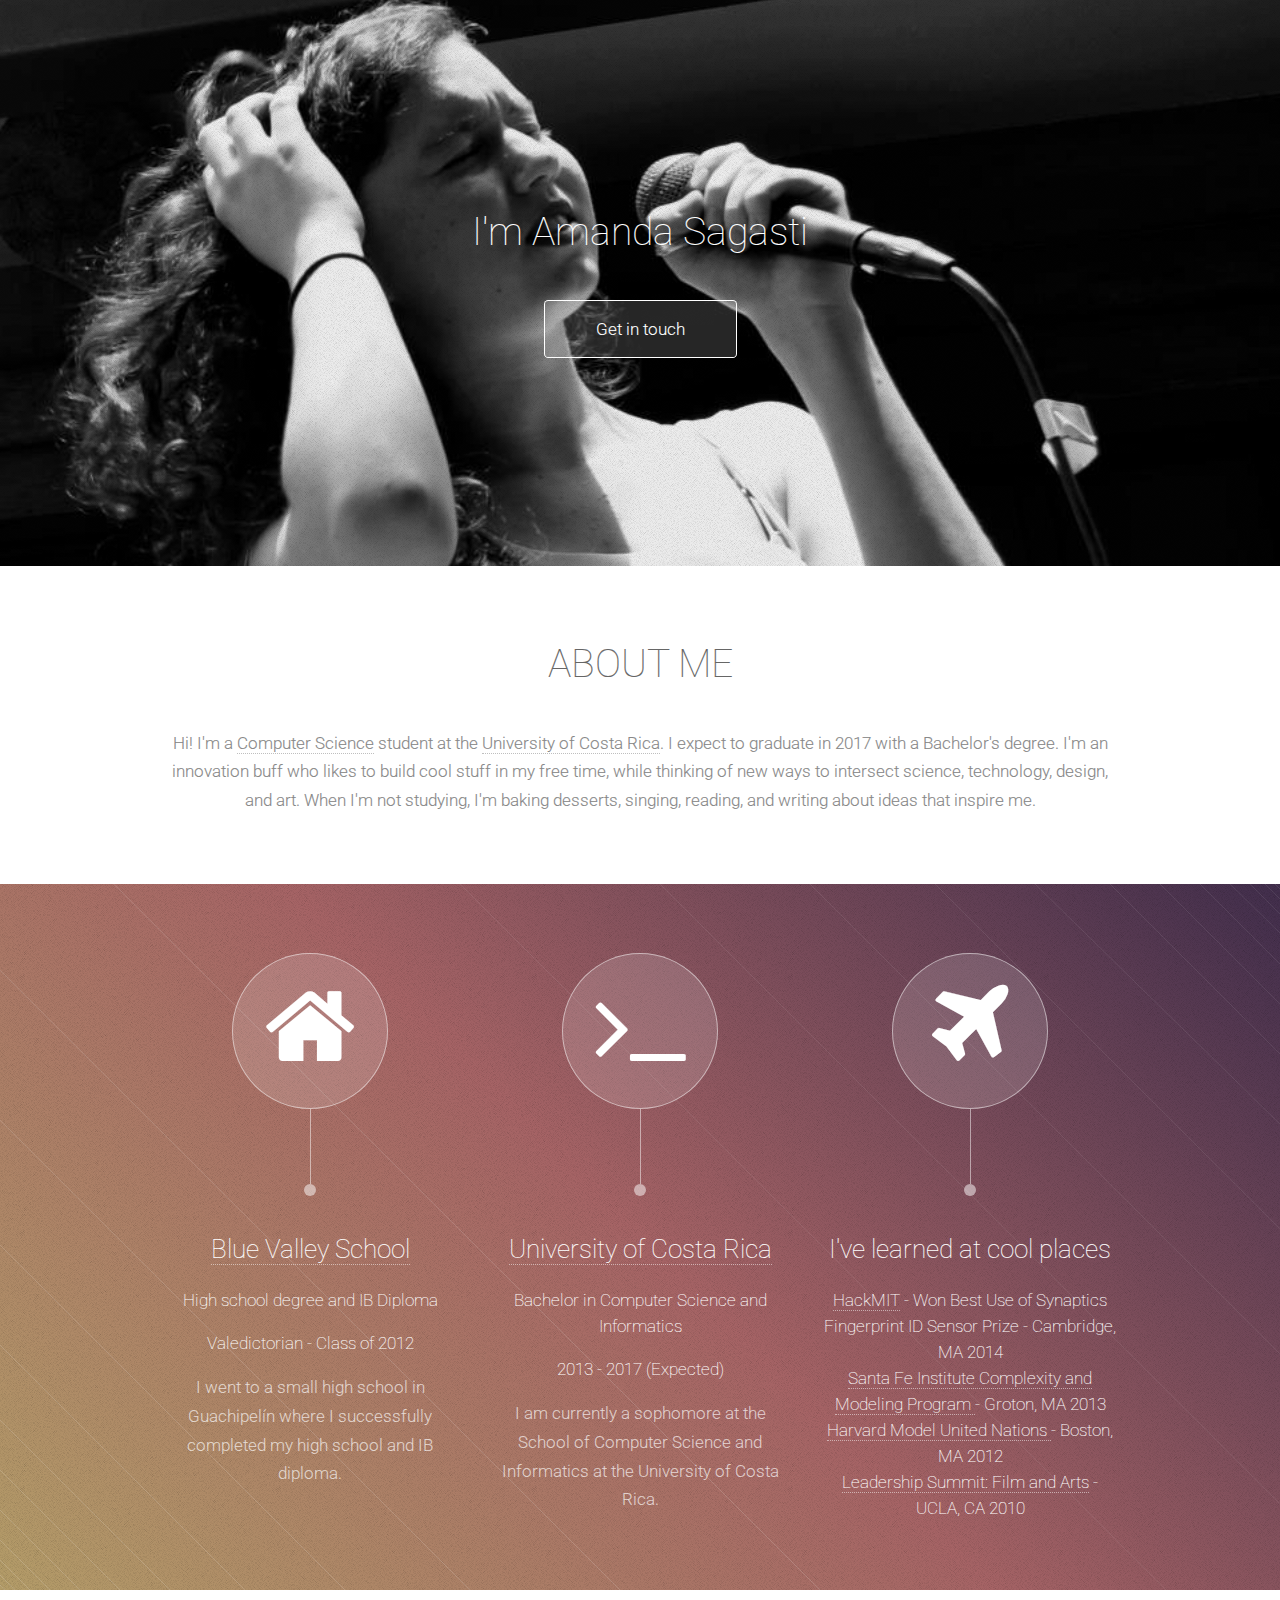
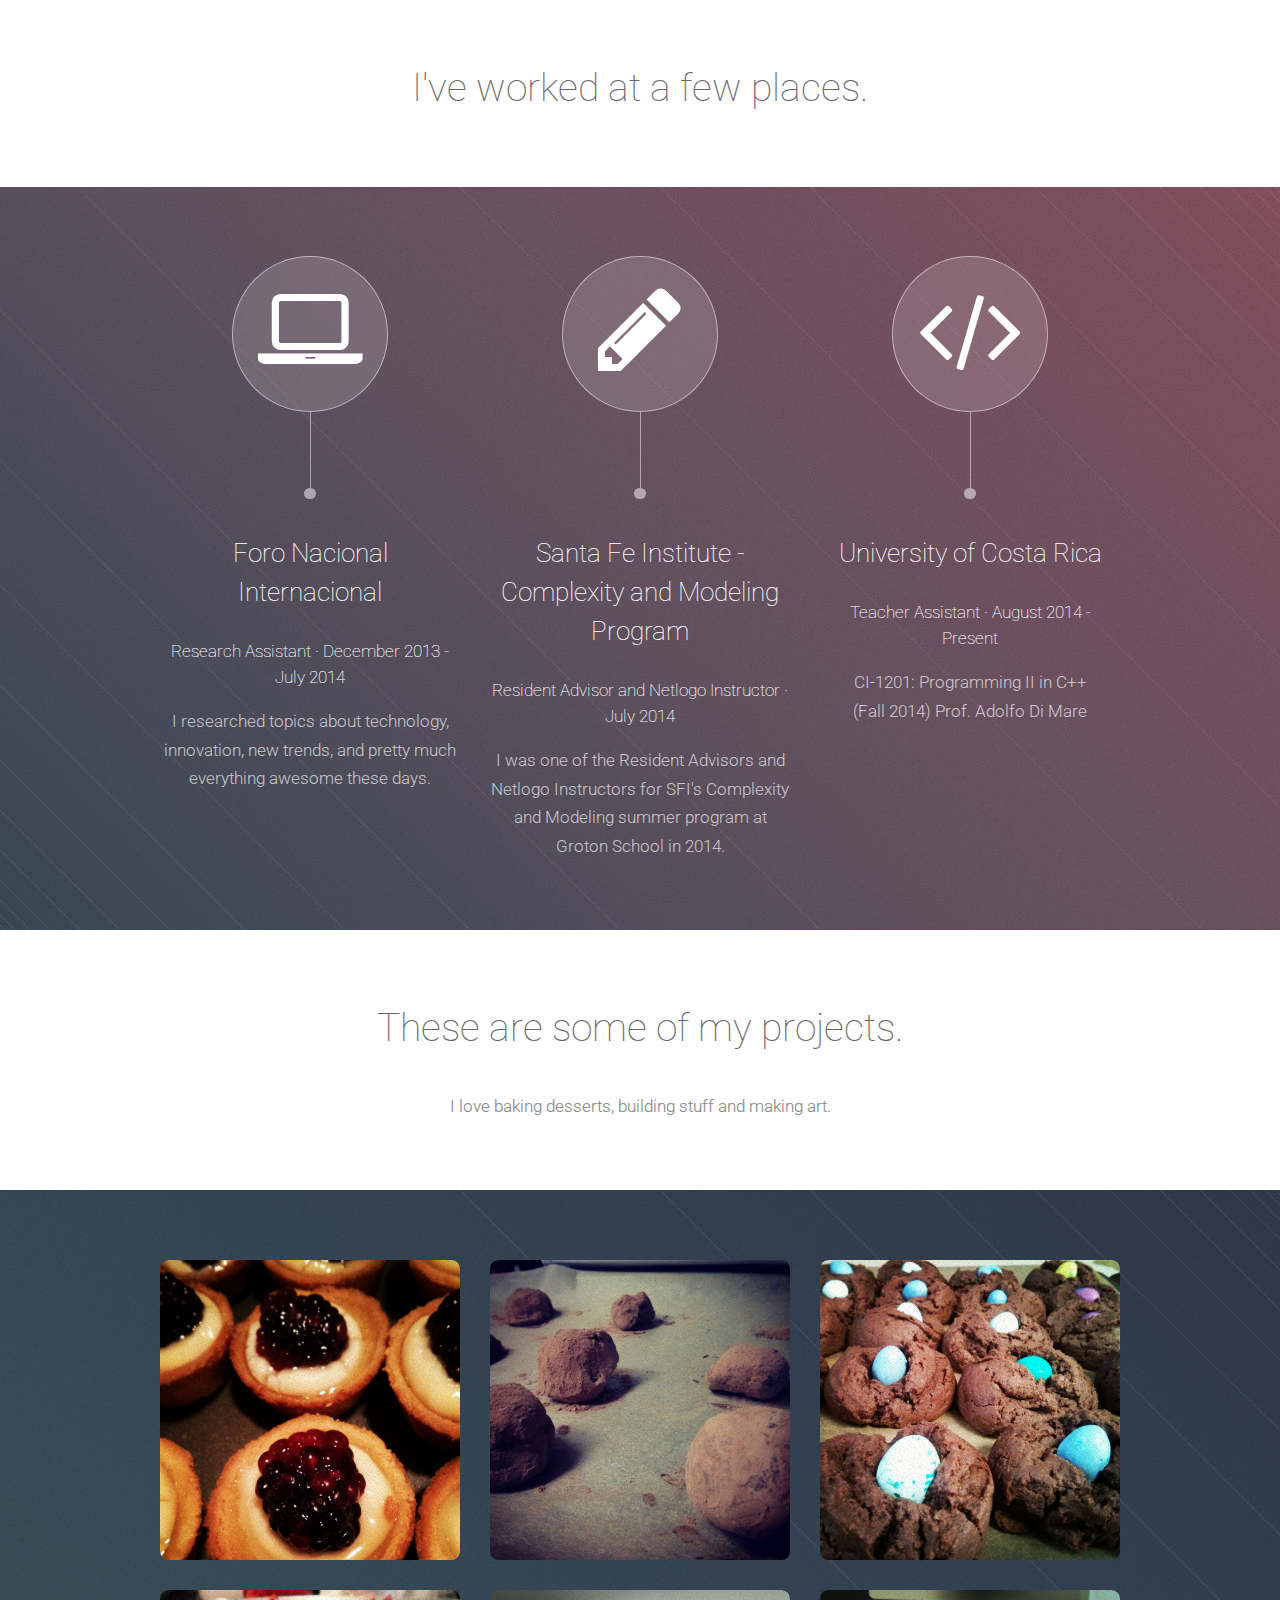
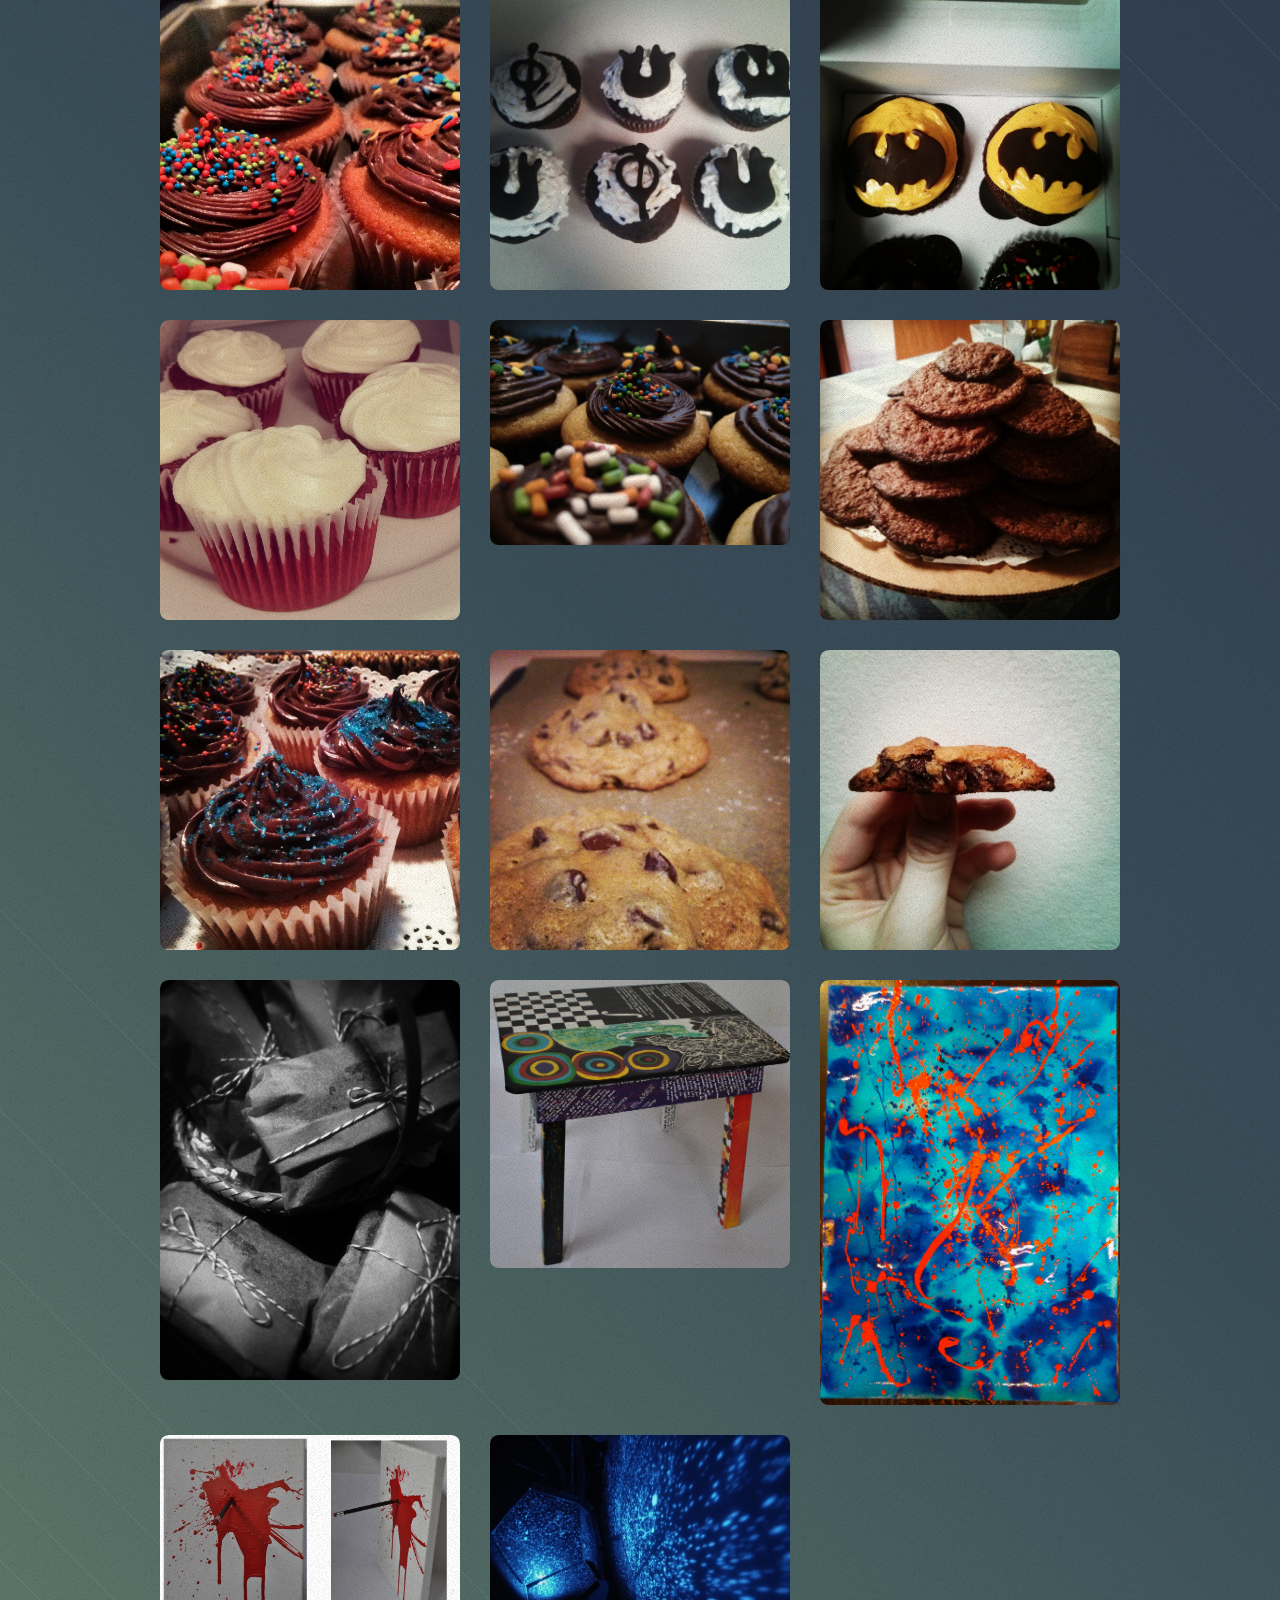
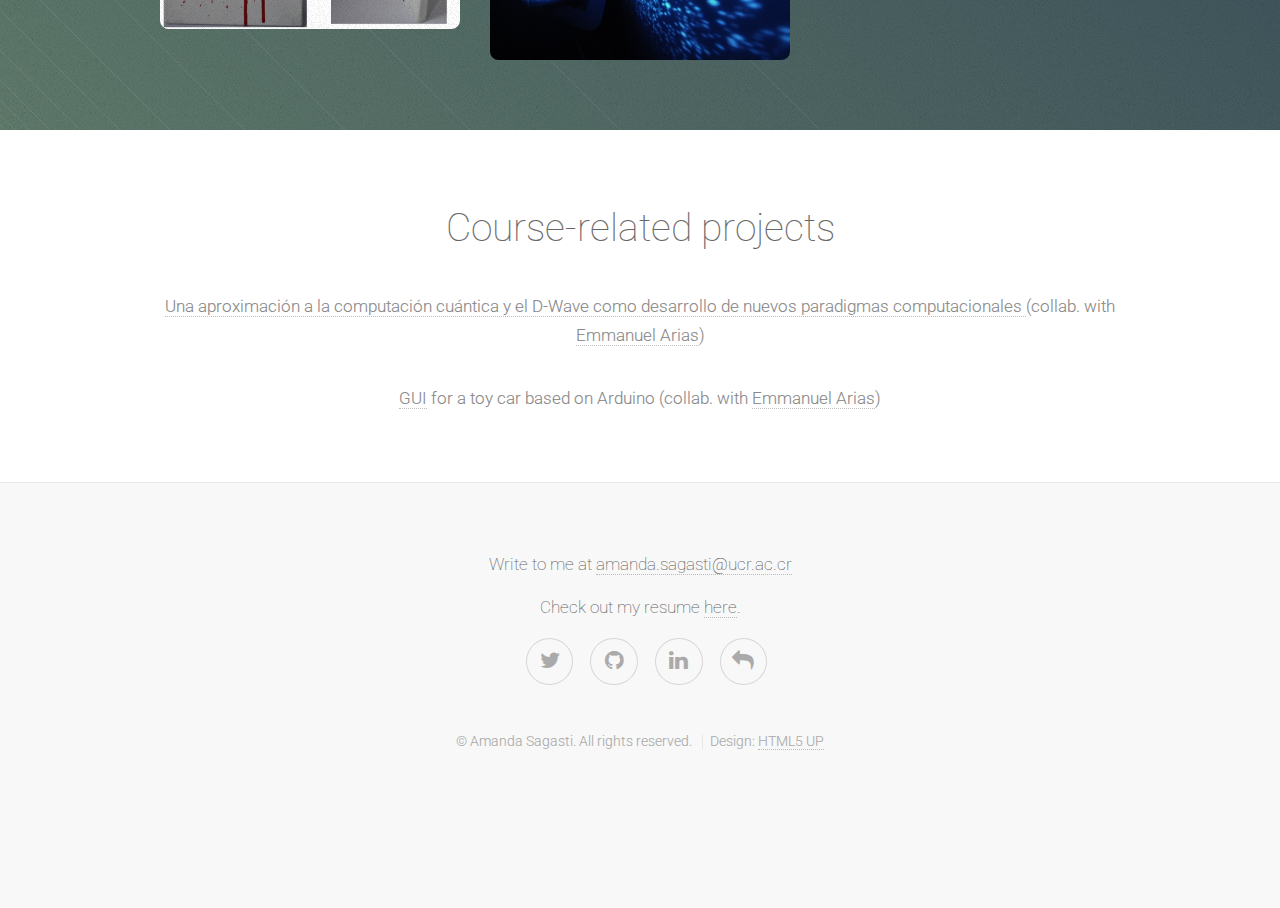
==== commit d38b06be: "Twitter address" ====
--- a/index.html
+++ b/index.html
@@ -369,7 +369,7 @@
 				<h1> Write to me at <a href="mailto:amanda.sagasti@ucr.ac.cr">amanda.sagasti@ucr.ac.cr </a> </h1>
 				<h2> Check out my resume <a href="resume.pdf" target="blank">here</a>. </h2>
 				<ul class="icons">
-					<li><a href="https://twitter.com/ama_fhtagn" class="fa fa-twitter solo"><span>Twitter</span></a></li>
+					<li><a href="https://twitter.com/amanda_sagasti" class="fa fa-twitter solo"><span>Twitter</span></a></li>
 					<li><a href="https://github.com/asagasti" class="fa fa-github solo"><span>GitHub</span></a></li>
 					<li><a href="https://www.linkedin.com/in/amandasagasti" class="fa fa-linkedin solo"><span>LinkedIn</span></a></li>
 					<li><a href="mailto:amanda.sagasti@ucr.ac.cr" class="fa fa-mail-reply solo"><span>Mail</span></a></li>
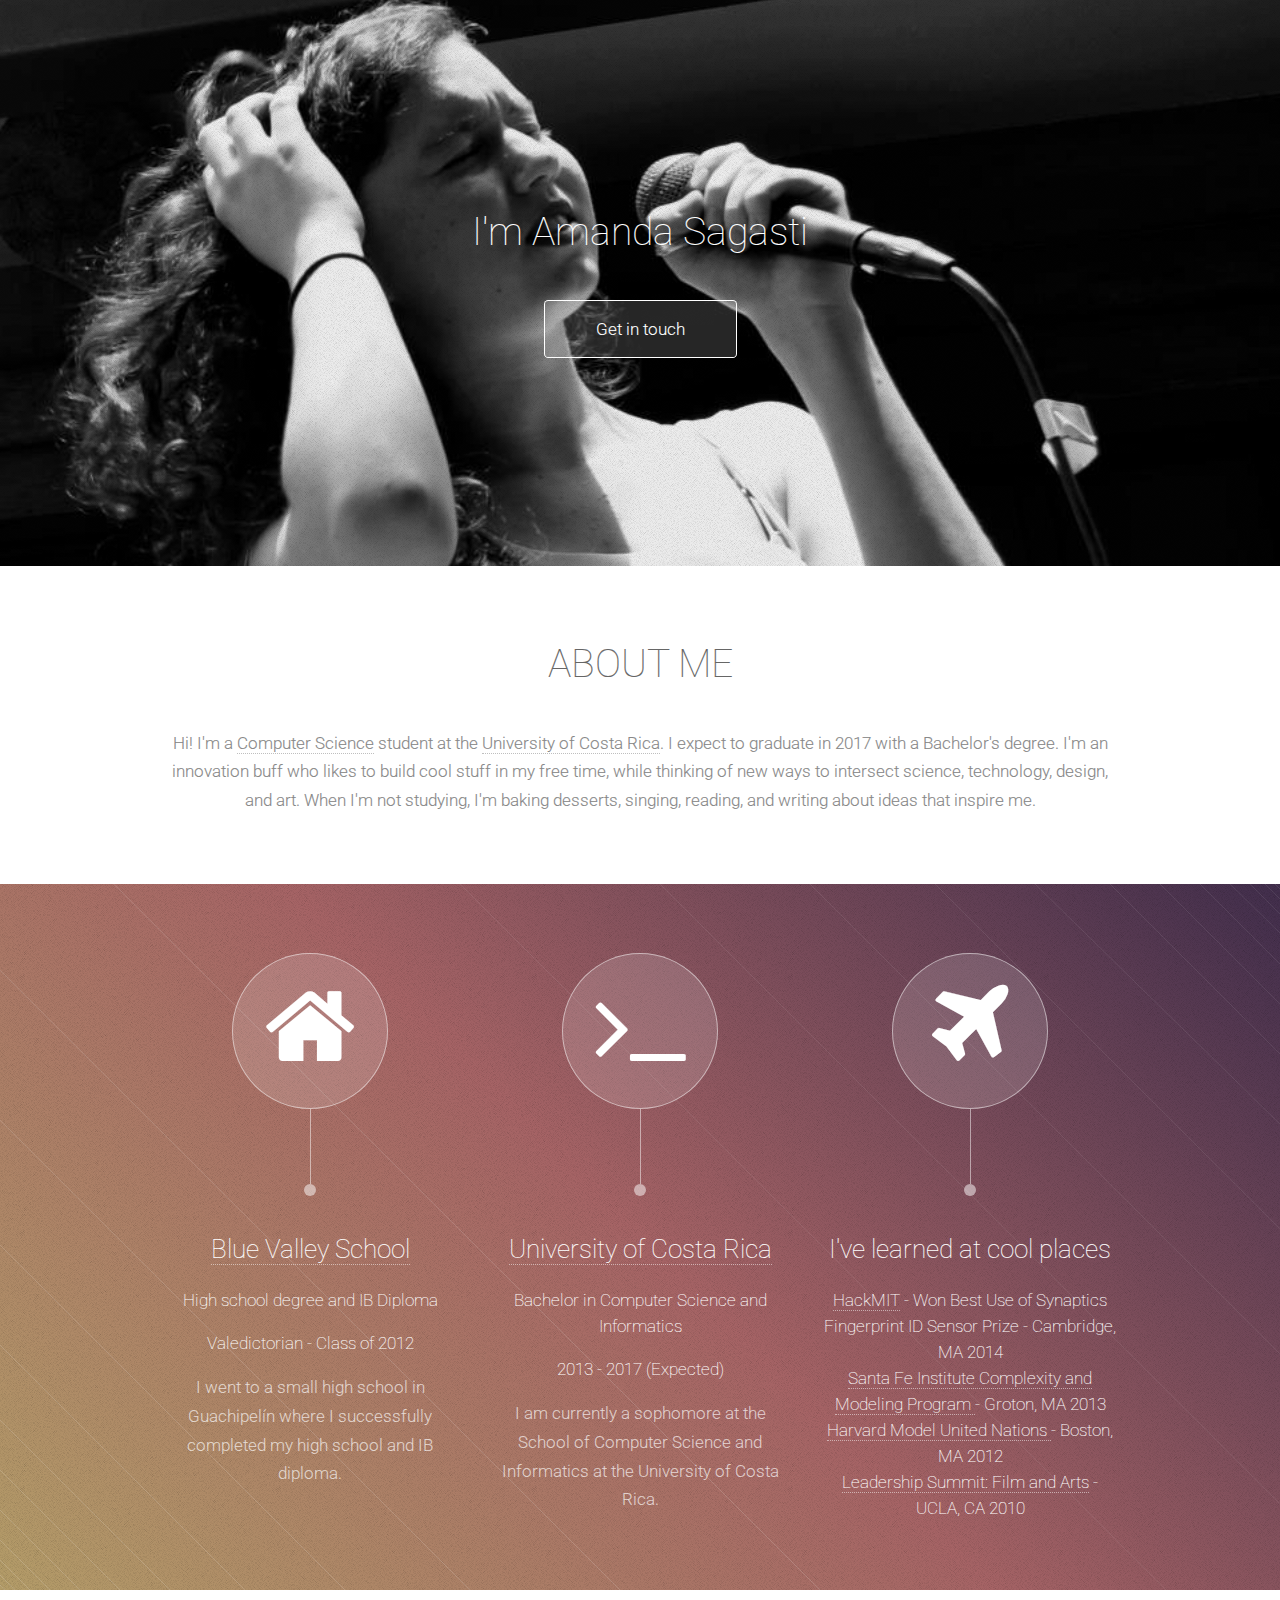
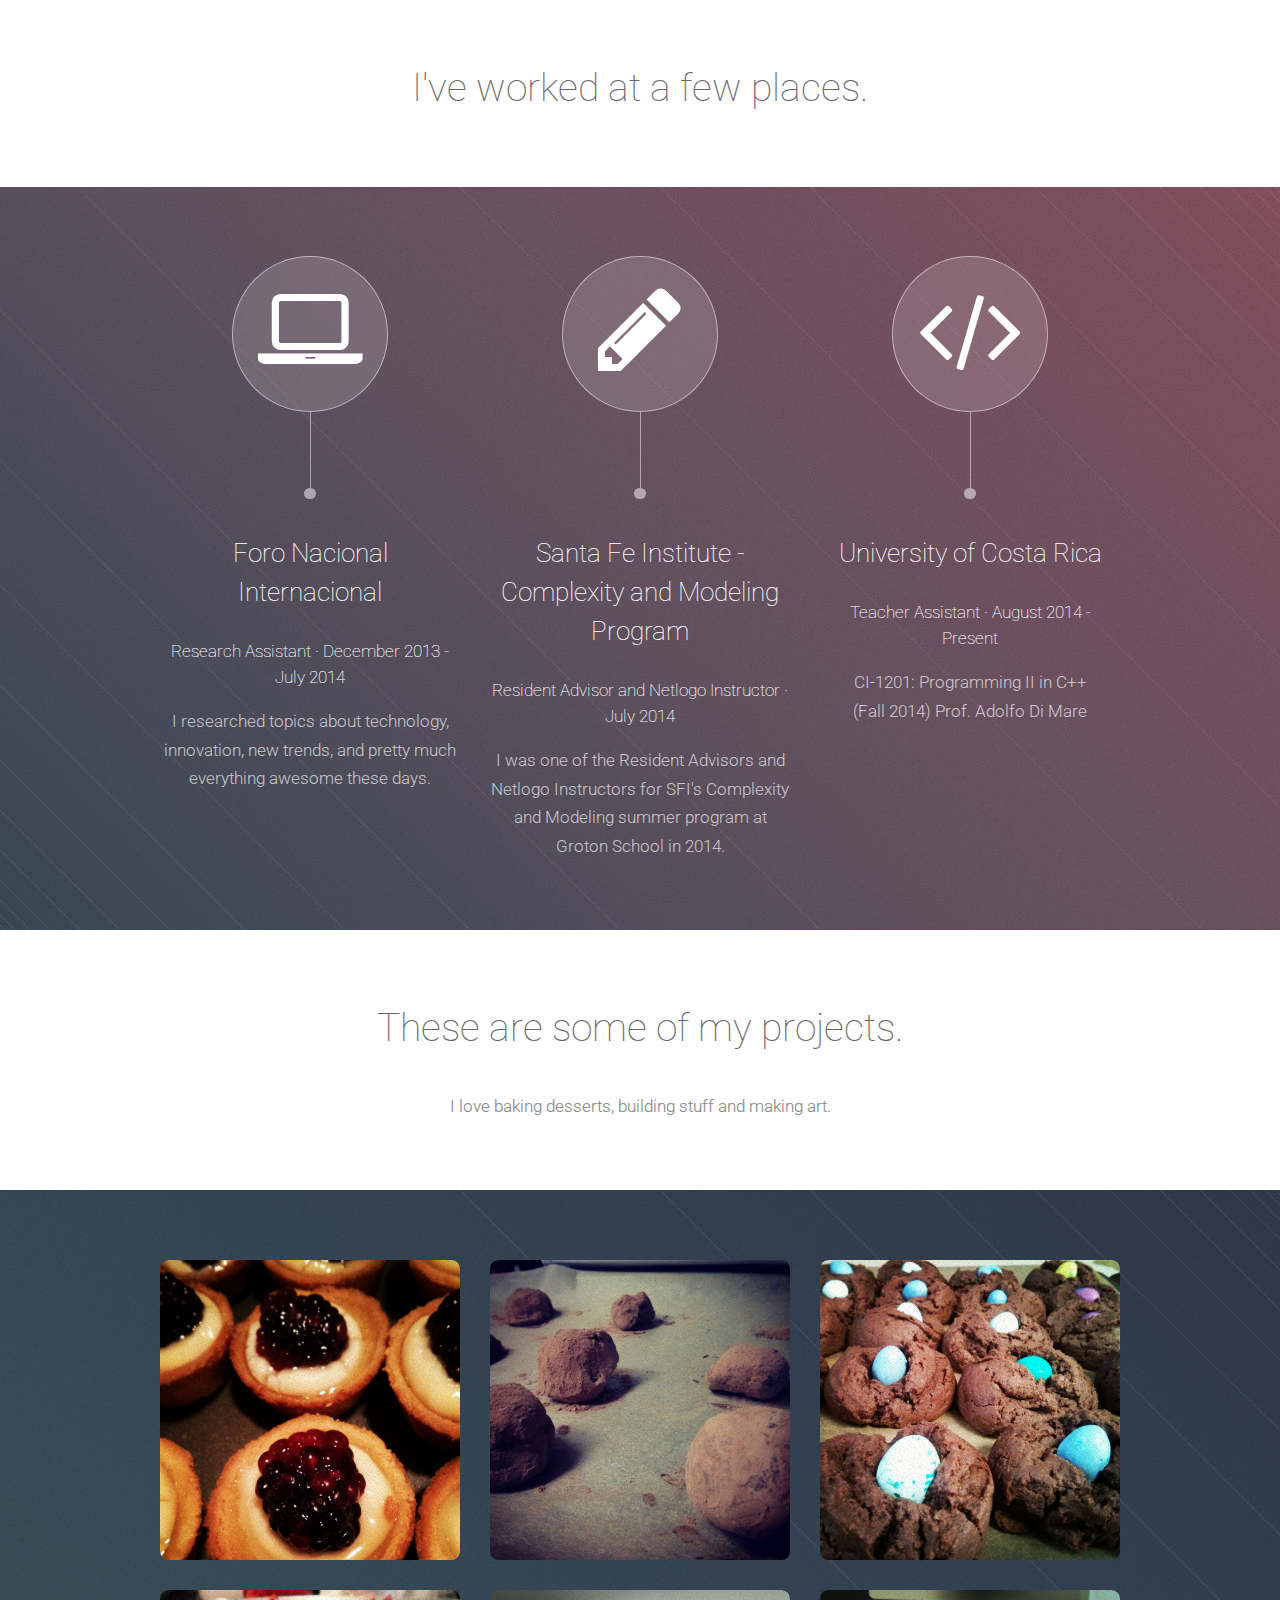
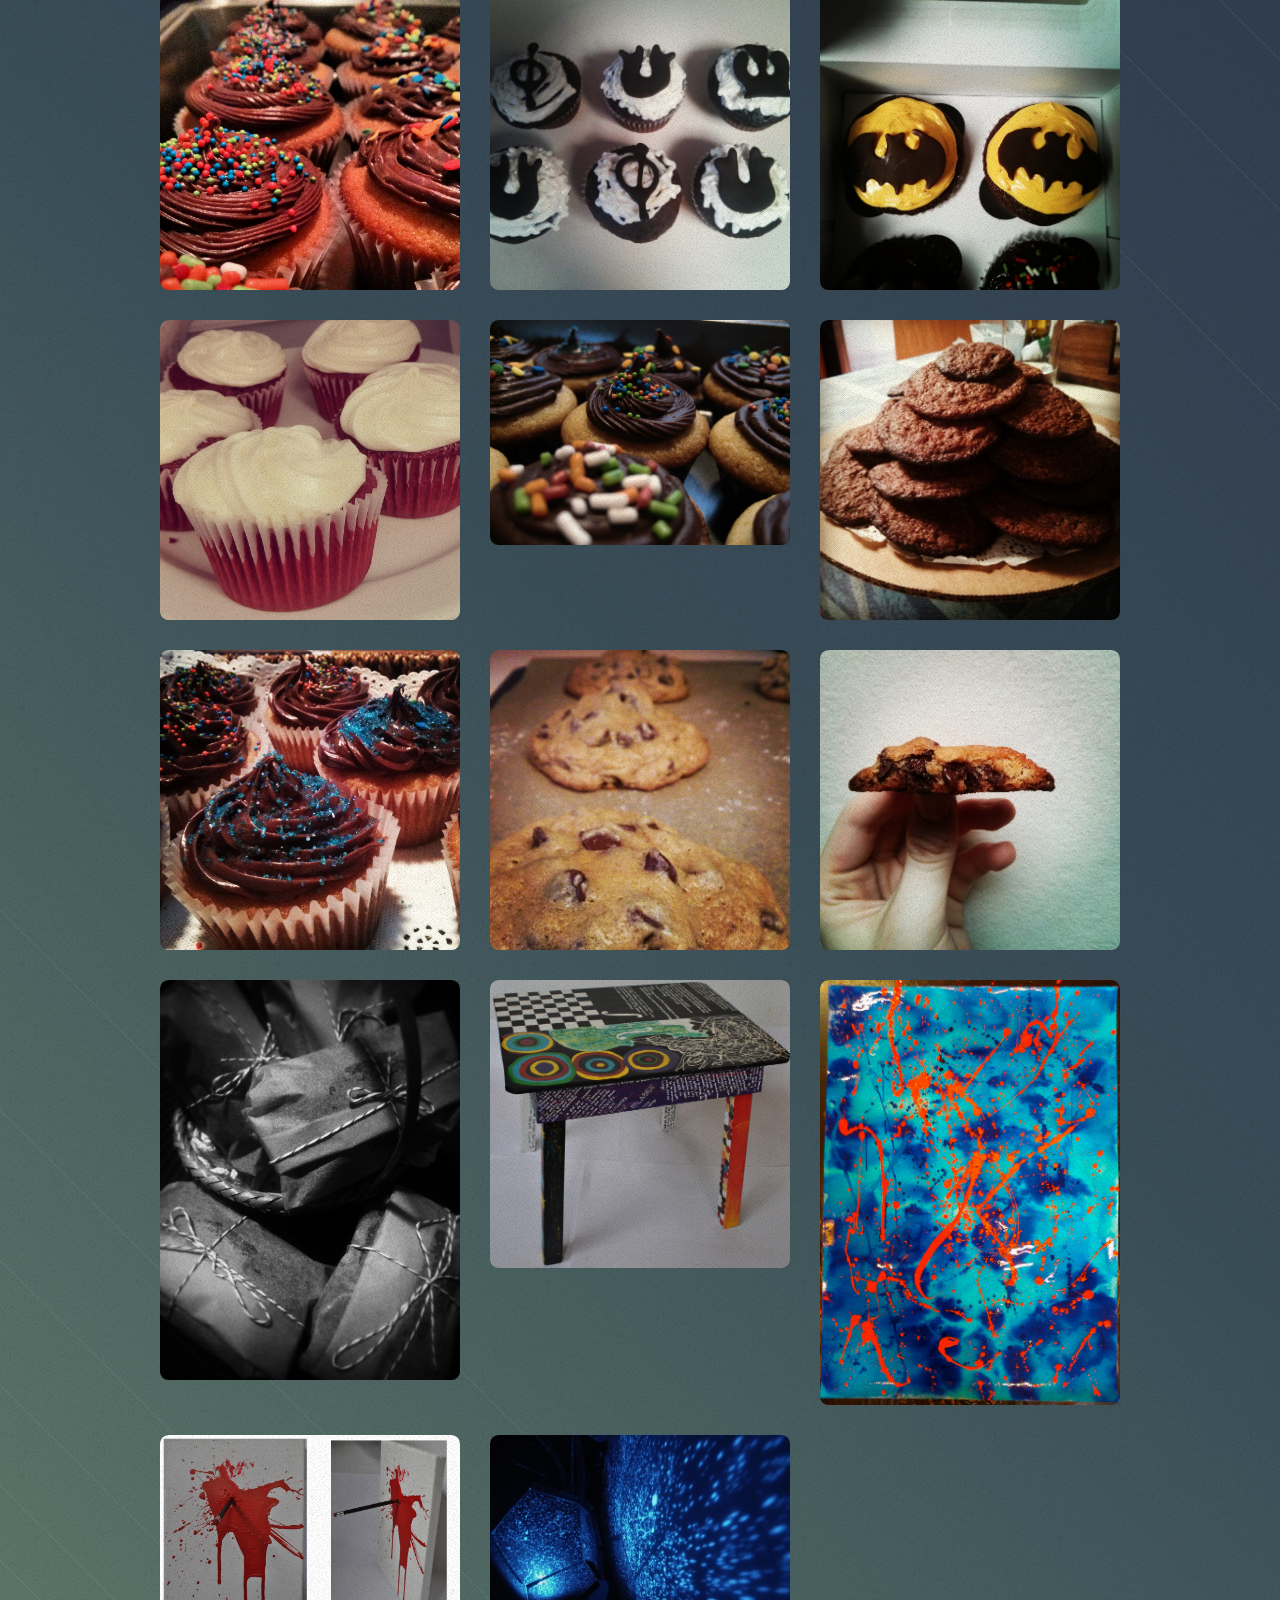
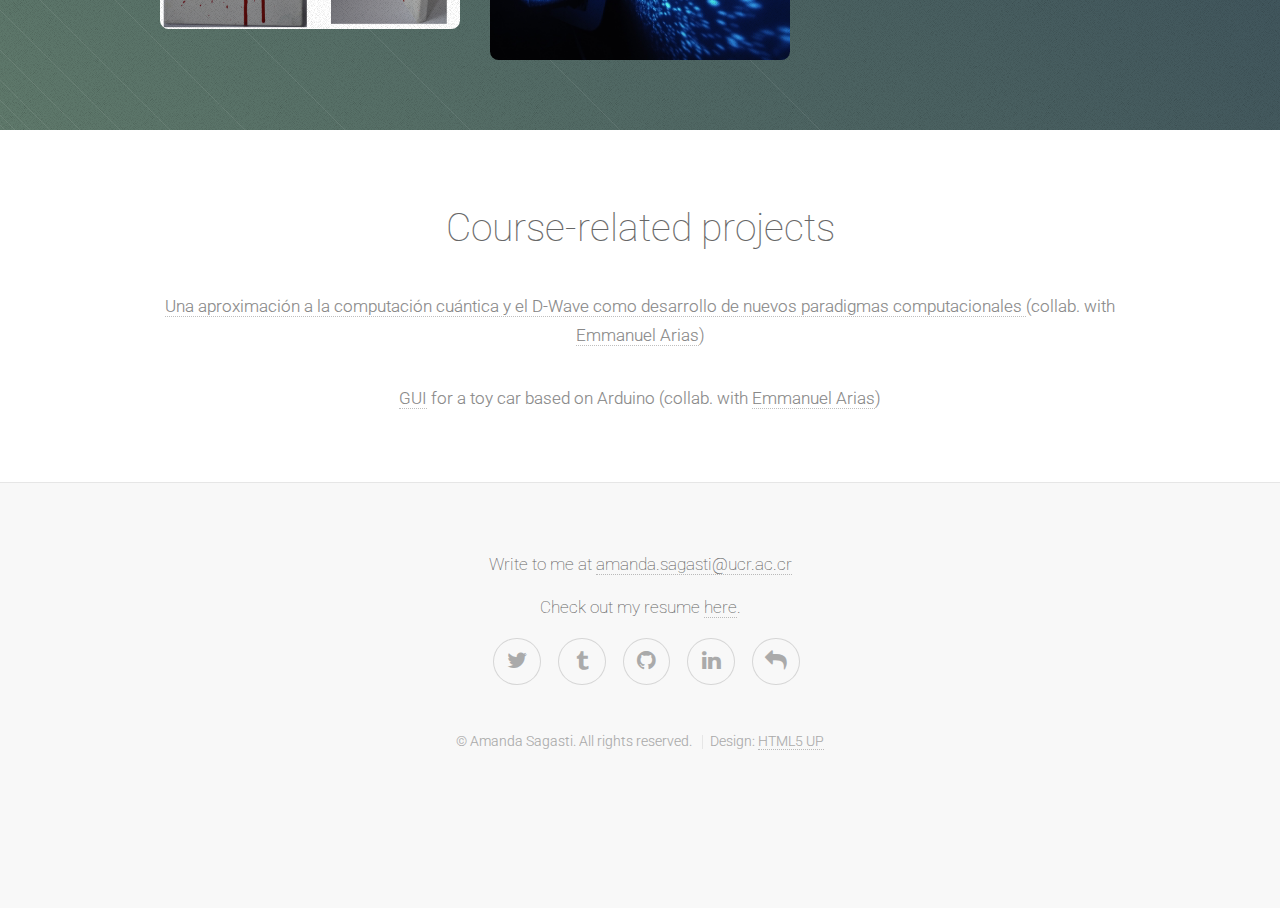
==== commit cf9573f2: "Tumblr and resume" ====
--- a/index.html
+++ b/index.html
@@ -367,12 +367,14 @@
 		<!-- Footer -->
 			<section id="footer">
 				<h1> Write to me at <a href="mailto:amanda.sagasti@ucr.ac.cr">amanda.sagasti@ucr.ac.cr </a> </h1>
-				<h2> Check out my resume <a href="resume.pdf" target="blank">here</a>. </h2>
+				<h2> Check out my resume <a href="Resume.pdf" target="blank">here</a>. </h2>
 				<ul class="icons">
 					<li><a href="https://twitter.com/amanda_sagasti" class="fa fa-twitter solo"><span>Twitter</span></a></li>
+					<li><a href="http://cddesktop.tumblr.com/"  class="fa fa-tumblr solo"><span>Tumblr</span></a></li>
 					<li><a href="https://github.com/asagasti" class="fa fa-github solo"><span>GitHub</span></a></li>
 					<li><a href="https://www.linkedin.com/in/amandasagasti" class="fa fa-linkedin solo"><span>LinkedIn</span></a></li>
 					<li><a href="mailto:amanda.sagasti@ucr.ac.cr" class="fa fa-mail-reply solo"><span>Mail</span></a></li>
+					
 				</ul>
 				<div class="copyright">
 					<ul class="menu">
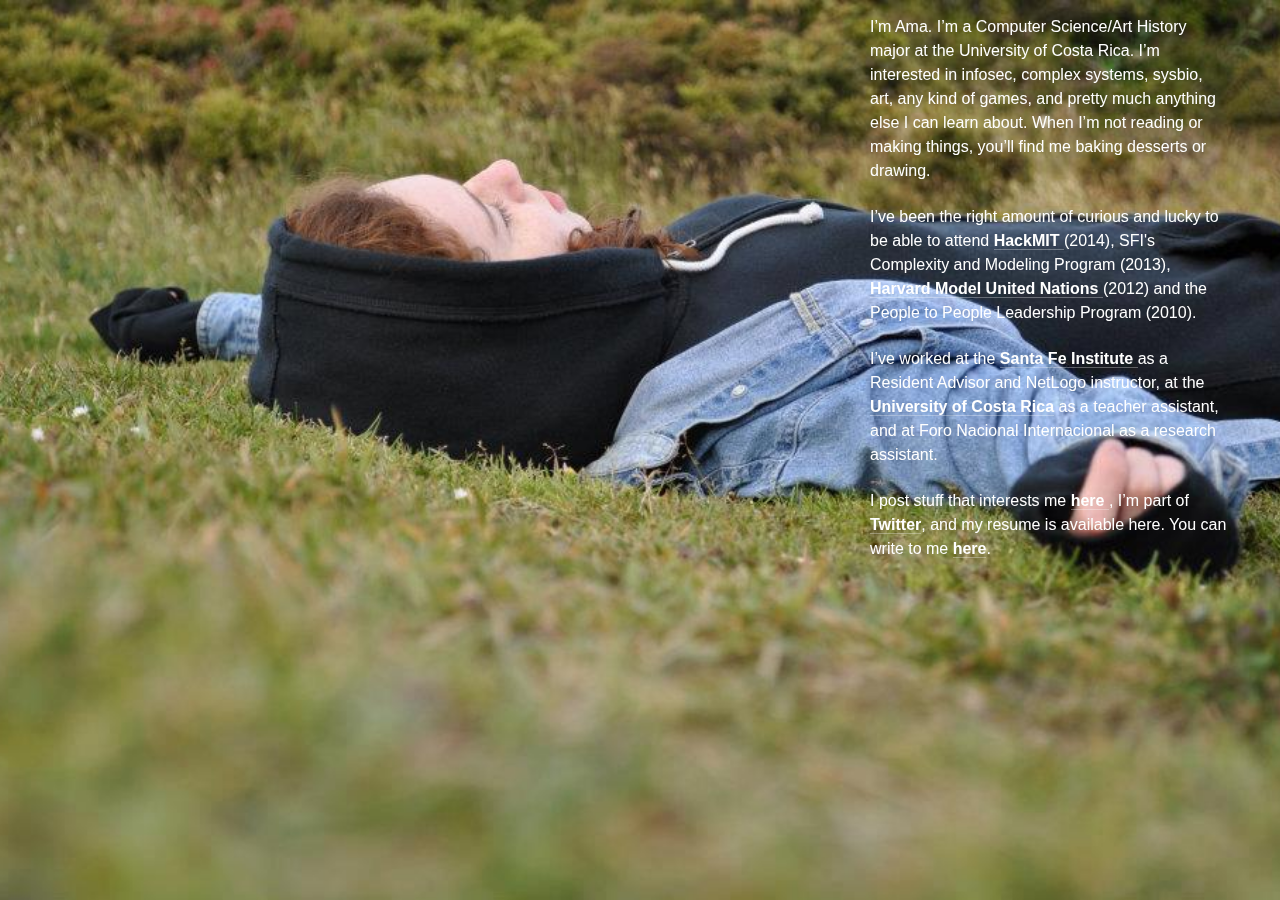
==== commit 64f7e4f6: "extreme makeover" ====
--- a/index.html
+++ b/index.html
@@ -1,388 +1,63 @@
-<!DOCTYPE HTML>
-<!--
-	Tessellate 1.0 by HTML5 UP
-	html5up.net | @n33co
-	Free for personal and commercial use under the CCA 3.0 license (html5up.net/license)
--->
+<!doctype html>
 <html>
-	<head>
-		<title>Amanda Sagasti</title>
-		<meta http-equiv="content-type" content="text/html; charset=utf-8" />
-		<meta name="description" content="" />
-		<meta name="keywords" content="" />
-		<link rel="shortcut icon" href="icon.png" >
-		<link href="http://fonts.googleapis.com/css?family=Roboto:100,100italic,300,300italic,400,400italic" rel="stylesheet" type="text/css" />
-		<!--[if lte IE 8]><script src="css/ie/html5shiv.js"></script><![endif]-->
-		<script src="js/jquery.min.js"></script>
-		<script src="js/skel.min.js"></script>
-		<script src="js/init.js"></script>
-		<noscript>
-			<link rel="stylesheet" href="css/skel-noscript.css" />
-			<link rel="stylesheet" href="css/style.css" />
-			<link rel="stylesheet" href="css/style-wide.css" />
-		</noscript>
-		<!--[if lte IE 8]><link rel="stylesheet" href="css/ie/v8.css" /><![endif]-->
-		<!--[if lte IE 9]><link rel="stylesheet" href="css/ie/v9.css" /><![endif]-->
-	</head>
-	<body>
+<head>
+	
+	<meta http-equiv="content-type" content="text/html; charset=utf-8" />
+	<title>AS</title>
+	<meta name="robots" content="all" />
+	<meta name="viewport" content="width=device-width, initial-scale=1, maximum-scale=1">
+	
+	<!--[if lt IE 9]>
+	<script src="//html5shiv.googlecode.com/svn/trunk/html5.js"></script>
+	<![endif]-->	
+	<style>
+		* { padding: 0; margin: 0; }
+		body { background-color: #333; }
+		p { color: #fff; font-family: Helvetica; font-size: 16px; line-height: 24px; margin-bottom: 22px; -webkit-font-smoothing: antialiased; }
+		a { color: #fff; font-weight: bold; text-decoration: none; border-bottom: 1px solid rgba(255,255,255,0.3); }
+		a:hover { color: #990000; border-bottom: 1px solid rgba(255,255,255,1); }
+		#monogram { width: 50px; padding: 50px 0 0 0; margin: 0 auto 0 50px; }
+		#about { width: 360px; padding: 0 0 0 150px; margin: -35px 50px 0 auto !important; }
+		@media (max-width: 767px) {
+			#monogram { position: relative; width: auto; padding: 20px; margin: 0; }
+			#about { position: relative; width: auto; padding: 20px; margin: 0 !important; }
+			background-image { opacity: 0.2; }
+		}
+	</style>
+</head>	
 
-		<!-- Header -->
-			<section id="header" class="dark">
-				<header>
-					<h1>I'm Amanda Sagasti</h1>
-				</header>
-				<footer>
-					<a href="mailto:amanda.sagasti@ucr.ac.cr" class="button scrolly">Get in touch</a> 
-				</footer>
-			</section>
-			
-		<!-- ABOUT ME -->
-			<section id="first" class="main">
-				<header>
-					<div class="container">
-						<h2>ABOUT ME</h2>
-						<p>Hi! I'm a <a href="http://xkcd.com/722/" target="_blank">Computer Science</a> student at the <a href="http://www.ucr.ac.cr" target="blank"> University of Costa Rica</a>. I expect 
-            to graduate in 2017 with a Bachelor's degree. I'm an innovation buff who likes to build cool stuff in my free time, while thinking of new ways to intersect
-            science, technology, design, and art. When I'm not studying, I'm baking desserts, singing, reading, and writing about ideas that inspire me.</p>
-					</div>
-				</header>
-				
-        <!-- EDUCATION -->
-				<div class="content dark style1 featured">
-					<div class="container">
-						<div class="row">
-							<div class="4u">
-								<section>
-									<span class="feature-icon"><span class="fa fa-home"></span></span>
-									<header>
-										<h3> <a href="http://www.bluevalley.ed.cr" target="_blank">Blue Valley School </a></h3>
-									</header>
-									<h4> High school degree and IB Diploma</h4>
-									<h5> Valedictorian - Class of 2012 </h5>
-									<p>I went to a small high school in Guachipelín where I successfully completed my high school and IB diploma.</p>
-								</section>
-							</div>
-							<div class="4u">
-								<section>
-									<span class="feature-icon"><span class="fa fa-terminal"></span></span>
-									<header>
-										<h3> <a href="http://www.ucr.ac.cr" target="_blank">University of Costa Rica </a></h3>
-									</header>
-									<h4> Bachelor in Computer Science and Informatics</h4> <h4> 2013 - 2017 (Expected) </h4>
-									<p>I am currently a sophomore at the School of Computer Science and Informatics at the University of Costa Rica.</p>
-								</section>
-							</div>
-							
-     						<div class="4u">
-								 <section>
-									<span class="feature-icon"><span class="fa fa-plane"></span></span>
-									<header>
-										<h3>I've learned at cool places</h3>
-									</header>
-									<h4>
-										<a href="https://www.hackmit.org/" target="_blank"> HackMIT</a> - Won Best Use of Synaptics Fingerprint ID Sensor Prize - Cambridge, MA 2014 <br>
-									    <a href="http://www.santafe.edu/education/schools/summer-camp/" target="_blank">Santa Fe Institute Complexity and Modeling Program </a> - Groton, MA 2013 <br>
-									    <a href="http://www.harvardmun.org/" target="_blank">Harvard Model United Nations </a> - Boston, MA 2012     <br> 
-									    <a href="http://www.peopletopeople.com/our-programs/leadership-ambassadors/leadership-catalog/2014/film-and-the-arts1/2014-film-and-the-arts-ucla" target="_blank">Leadership Summit: Film and Arts</a> - UCLA, CA 2010 <br>
-									</h4>
-								</section>
-							</div>
-						</div>
-					</div>
-				</div>
-			</section>
+    
+<body>
 
-		<!-- WORK -->
-			<section id="second" class="main">
-				<header>
-					<div class="container">
-						<h2>I've worked at a few places.</h2>
-					</div>
-				</header>
-				<div class="content dark style2 featured">
-					<div class="container">
-						<div class="row">
-							<div class="4u">
-								<section>
-									<span class="feature-icon"><span class="fa fa-laptop"></span></span>
-									<h3>Foro Nacional Internacional</h3>
-									<h4>Research Assistant · December 2013 - July 2014 </h4>
-									<p>I researched topics about technology, innovation, new trends, and pretty much everything awesome these days.</p>
-								</section>
-							</div>
-							<div class="4u">
-								<section>
-								    <span class="feature-icon"><span class="fa fa-pencil"></span></span>
-									<h3>Santa Fe Institute - Complexity and Modeling Program</h3>
-									<h4>Resident Advisor and Netlogo Instructor · July 2014 </h4>
-									<p>I was one of the Resident Advisors and Netlogo Instructors for SFI's Complexity and Modeling summer program at Groton School in 2014.</p>
-								</section>
-							</div>
-							<div class="4u">
-								<section>
-								    <span class="feature-icon"><span class="fa fa-code"></span></span>
-									<h3>University of Costa Rica</h3>
-									<h4>Teacher Assistant · August 2014 - Present </h4>
-									<p>CI-1201: Programming II in C++ <br> (Fall 2014) Prof. Adolfo Di Mare</p>
-								</section>
-							</div>
-						</div>
-					</div>
-				</div>
-			</section>
-			
-		<!-- Third -->
-			<section id="third" class="main">
-				<header>
-					<div class="container">
-						<h2>These are some of my projects.</h2>
-						<p>I love baking desserts, building stuff and making art.</p>
-					</div>
-				</header>
-				<div class="content dark style3">
-					<div class="container">
-						<div class="row">
-						<div class="12u">
-								<div class="row no-collapse">
-									<div class="4u"><a class="image full"><img src="images/pic01.jpg" alt="" /></a></div>
-									<div class="4u"><a class="image full"><img src="images/pic02.jpg" alt="" /></a></div>
-									<div class="4u"><a class="image full"><img src="images/pic03.jpg" alt="" /></a></div>
+<!-- logo -->
+<div id="monogram">
+</div>
 
-								</div>
-								<div class="row no-collapse">
-									<div class="4u"><a class="image full"><img src="images/pic04.jpg" alt="" /></a></div>
-									<div class="4u"><a class="image full"><img src="images/pic05.jpg" alt="" /></a></div>
-									<div class="4u"><a class="image full"><img src="images/pic06.jpg" alt="" /></a></div>
-								</div>
-								<div class="row no-collapse">
-									<div class="4u"><a class="image full"><img src="images/pic07.jpg" alt="" /></a></div>
-									<div class="4u"><a class="image full"><img src="images/pic08.jpg" alt="" /></a></div>
-									<div class="4u"><a class="image full"><img src="images/pic09.jpg" alt="" /></a></div>
-								</div>
-								<div class="row no-collapse">
-									<div class="4u"><a class="image full"><img src="images/pic10.jpg" alt="" /></a></div>
-									<div class="4u"><a class="image full"><img src="images/pic11.jpg" alt="" /></a></div>
-									<div class="4u"><a class="image full"><img src="images/pic12.jpg" alt="" /></a></div>
-								</div>
-								<div class="row no-collapse">
-									<div class="4u"><a class="image full"><img src="images/pic13.jpg" alt="" /></a></div>
-									<div class="4u"><a class="image full"><img src="images/pic14.jpg" alt="" /></a></div>
-									<div class="4u"><a class="image full"><img src="images/pic15.jpg" alt="" /></a></div>
-								</div>
-								<div class="row no-collapse">
-									<div class="4u"><a class="image full"><img src="images/pic16.jpg" alt="" /></a></div>
-									<div class="4u"><a class="image full"><img src="images/pic17.jpg" alt="" /></a></div>
-								</div>
-							</div>
-						</div>
-					</div>
-				</div>
-			</section>
+<div id="about">
+	<p> I’m Ama. I’m a Computer Science/Art History major at the University of Costa Rica. I’m interested in infosec, complex systems, sysbio, art, any kind of games, and pretty much anything else I can learn about. When I’m not reading or making things, you’ll find me baking desserts or drawing. </p>
+	
+	<p> I’ve been the right amount of curious and lucky to be able to attend <a href="https://www.hackmit.org/" target="_blank"> HackMIT </a> (2014), SFI's Complexity and Modeling Program (2013), <a href="http://www.harvardmun.org/" target="_blank"> Harvard Model United Nations </a> (2012) and the People to People Leadership Program (2010). </p>
+	
+	<p> I’ve worked at the <a href="http://www.santafe.edu/education/schools/summer-camp/" target="_blank"> Santa Fe Institute </a> as a Resident Advisor and NetLogo instructor, at the <a href="http://www.ucr.ac.cr" target="blank"> University of Costa Rica</a> as a teacher assistant, and at Foro Nacional Internacional as a research assistant. </p>
+	
+	<p> I post stuff that interests me <a href="http://cddesktop.tumblr.com/" target="_blank"> here </a>, I’m part of <a href="https://twitter.com/amanda_sagasti" target="_blank"> Twitter</a>, and my resume is available here. You can write to me <a href="mailto:amanda.sagasti@ucr.ac.cr">here</a>.  </p>
+	
+	
+</div>
 
-		<!-- Basic Elements -->
-		<!--
-			<section class="main">
-				<header>
-					<div class="container">
-						<h2>A Whole Lotta Elements</h2>
-						<p>General purpose elements for every general purpose. Or something like that.</p>
-					</div>
-				</header>
-				<div class="content style1 dark">
-					<div class="container">
-						<section>
-							<header>
-								<h3>Paragraph</h3>
-								<p>This is a byline</p>
-							</header>
-							<p>Phasellus nisl nisl, varius id <sup>porttitor sed pellentesque</sup> ac orci. Pellentesque 
-							habitant <strong>strong</strong> tristique <b>bold</b> et netus <i>italic</i> malesuada <em>emphasized</em> ac turpis egestas. Morbi 
-							leo suscipit ut. Praesent <sub>id turpis vitae</sub> turpis pretium ultricies. Vestibulum sit 
-							amet risus elit.</p>
-						</section>
-						<section>
-							<header>
-								<h3>Blockquote</h3>
-							</header>
-							<blockquote>Fringilla nisl. Donec accumsan interdum nisi, quis tincidunt felis sagittis eget.
-							tempus euismod. Vestibulum ante ipsum primis in faucibus. Cras sit amet urna eros, id egestas
-							tempus ante ipsum primis in faucibus orci luctus et ultrices.</blockquote>
-						</section>
-						<section>
-							<header>
-								<h3>Divider</h3>
-							</header>
-							<p>Donec consectetur <a href="#">vestibulum dolor et pulvinar</a>. Etiam vel felis enim, at viverra 
-							ligula. Ut porttitor sagittis lorem, quis eleifend nisi ornare vel. Praesent nec orci 
-							facilisis leo magna. Cras sit amet urna eros, id egestas urna. Quisque aliquam 
-							tempus euismod. Vestibulum ante ipsum primis in faucibus orci luctus et ultrices 
-							posuere cubilia.</p>
-							<hr />
-							<p>Donec consectetur vestibulum dolor et pulvinar. Etiam vel felis enim, at viverra 
-							ligula. Ut porttitor sagittis lorem, quis eleifend nisi ornare vel. Praesent nec orci 
-							facilisis leo magna. Cras sit amet urna eros, id egestas urna. Quisque aliquam 
-							tempus euismod. Vestibulum ante ipsum primis in faucibus orci luctus et ultrices 
-							posuere cubilia.</p>
-						</section>
-						<section>
-							<header>
-								<h3>Unordered List</h3>
-							</header>
-							<ul class="default">
-								<li>Donec consectetur vestibulum dolor et vel felis enim at viverra ligula. Ut porttitor sagittis lorem.</li>
-								<li>Donec consectetur vestibulum dolor et vel felis enim at viverra ligula. Ut porttitor sagittis lorem.</li>
-								<li>Donec consectetur vestibulum dolor et vel felis enim at viverra ligula. Ut porttitor sagittis lorem.</li>
-								<li>Donec consectetur vestibulum dolor et vel felis enim at viverra ligula. Ut porttitor sagittis lorem.</li>
-							</ul>
-						</section>
-						<section>
-							<header>
-								<h3>Ordered List</h3>
-							</header>
-							<ol class="default">
-								<li>Donec consectetur vestibulum dolor et vel felis enim at viverra ligula. Ut porttitor sagittis lorem.</li>
-								<li>Donec consectetur vestibulum dolor et vel felis enim at viverra ligula. Ut porttitor sagittis lorem.</li>
-								<li>Donec consectetur vestibulum dolor et vel felis enim at viverra ligula. Ut porttitor sagittis lorem.</li>
-								<li>Donec consectetur vestibulum dolor et vel felis enim at viverra ligula. Ut porttitor sagittis lorem.</li>
-							</ol>
-						</section>
-						<section>
-							<header>
-								<h3>Table</h3>
-							</header>
-							<div class="table-wrapper">
-								<table class="default">
-									<thead>
-										<tr>
-											<th>ID</th>
-											<th>Name</th>
-											<th>Description</th>
-											<th>Price</th>
-										</tr>
-									</thead>
-									<tbody>
-										<tr>
-											<td>00001</td>
-											<td>Lorem ipsum dolor</td>
-											<td>Ut porttitor sagittis lorem quis nisi ornare.</td>
-											<td>29.99</td>
-										</tr>
-										<tr>
-											<td>00002</td>
-											<td>Sit amet nullam</td>
-											<td>Ut porttitor sagittis lorem quis nisi ornare.</td>
-											<td>19.99</td>
-										</tr>
-										<tr>
-											<td>00003</td>
-											<td>Feugiat felis viverra</td>
-											<td>Ut porttitor sagittis lorem quis nisi ornare.</td>
-											<td>29.99</td>
-										</tr>
-										<tr>
-											<td>00004</td>
-											<td>Sagittis enim felis</td>
-											<td>Ut porttitor sagittis lorem quis nisi ornare.</td>
-											<td>19.99</td>
-										</tr>
-										<tr>
-											<td>00005</td>
-											<td>Nullam sed vestibulum</td>
-											<td>Ut porttitor sagittis lorem quis nisi ornare.</td>
-											<td>19.99</td>
-										</tr>
-									</tbody>
-									<tfoot>
-										<tr>
-											<td colspan="3"></td>
-											<td>100.00</td>
-										</tr>
-									</tfoot>
-								</table>
-							</div>
-						</section>
-						<section>
-							<header>
-								<h3>Form</h3>
-							</header>
-							<form method="post" action="#">
-								<div class="row half">
-									<div class="6u">
-										<input class="text" type="text" name="name" id="name" value="" placeholder="John Doe" />
-									</div>
-									<div class="6u">
-										<input class="text" type="text" name="email" id="email" value="" placeholder="johndoe@domain.tld" />
-									</div>
-								</div>
-								<div class="row half">
-									<div class="12u">
-										<div class="select">
-											<select name="department" id="department">
-												<option value="">Choose a department</option>
-												<option value="1">Manufacturing</option>
-												<option value="2">Administration</option>
-												<option value="3">Support</option>
-											</select>
-										</div>
-									</div>
-								</div>
-								<div class="row half">
-									<div class="12u">
-										<input class="text" type="text" name="subject" id="subject" value="" placeholder="Enter your subject" />
-									</div>
-								</div>
-								<div class="row half">
-									<div class="12u">
-										<textarea name="message" id="message" placeholder="Enter your message"></textarea>
-									</div>
-								</div>
-								<div class="row">
-									<div class="12u">
-										<ul class="actions">
-											<li><input type="submit" class="button" value="Send Message" /></li>
-											<li><input type="reset" class="button alt" value="Clear Form" /></li>
-										</ul>
-									</div>
-								</div>
-							</form>
-						</section>
-					</div>
-				</div>
-			</section>
-		-->
+<!--include jquery & backstretch-->
+<script type="text/javascript" src="https://ajax.googleapis.com/ajax/libs/jquery/1.7.2/jquery.min.js"></script>
+<script type="text/javascript" src="jquery.backstretch.min.js"></script>
+<script type="text/javascript">
+$(function(){
+     $(window).resize(function(){
+         if($(this).width() >= 767){
+             $.backstretch("header.jpg", {speed: 150});
+         }
+      })
+      .resize();//trigger resize on page load
+});
+</script>
 
-<!--  Fourth -->
-	<section id="fourth" class="main">
-		<header>
-			<div class="container">
-				<h2>Course-related projects</h2>
-				<p> <a href="investigacion.pdf" target="blank">Una aproximación a la computación cuántica y el D-Wave como desarrollo de nuevos paradigmas computacionales </a> (collab. with <a href="http://probablyageek.com" target="blank">Emmanuel Arias</a>) </p>
-				<p> <a href="https://github.com/eariassoto/CarroGUI" target="blank">GUI</a> for a toy car based on Arduino (collab. with <a href="http://probablyageek.com" target="blank">Emmanuel Arias</a>)</p> 
-			</div>
-		</header>
-	</section>
-	
-
-
-		<!-- Footer -->
-			<section id="footer">
-				<h1> Write to me at <a href="mailto:amanda.sagasti@ucr.ac.cr">amanda.sagasti@ucr.ac.cr </a> </h1>
-				<h2> Check out my resume <a href="Resume.pdf" target="blank">here</a>. </h2>
-				<ul class="icons">
-					<li><a href="https://twitter.com/amanda_sagasti" class="fa fa-twitter solo"><span>Twitter</span></a></li>
-					<li><a href="http://cddesktop.tumblr.com/"  class="fa fa-tumblr solo"><span>Tumblr</span></a></li>
-					<li><a href="https://github.com/asagasti" class="fa fa-github solo"><span>GitHub</span></a></li>
-					<li><a href="https://www.linkedin.com/in/amandasagasti" class="fa fa-linkedin solo"><span>LinkedIn</span></a></li>
-					<li><a href="mailto:amanda.sagasti@ucr.ac.cr" class="fa fa-mail-reply solo"><span>Mail</span></a></li>
-					
-				</ul>
-				<div class="copyright">
-					<ul class="menu">
-						<li>&copy; Amanda Sagasti. All rights reserved.</li>
-						<li>Design: <a href="http://html5up.net/">HTML5 UP</a></li>
-					</ul>
-				</div>
-			</section>
-
-	</body>
-</html>
+</body>	
+</html>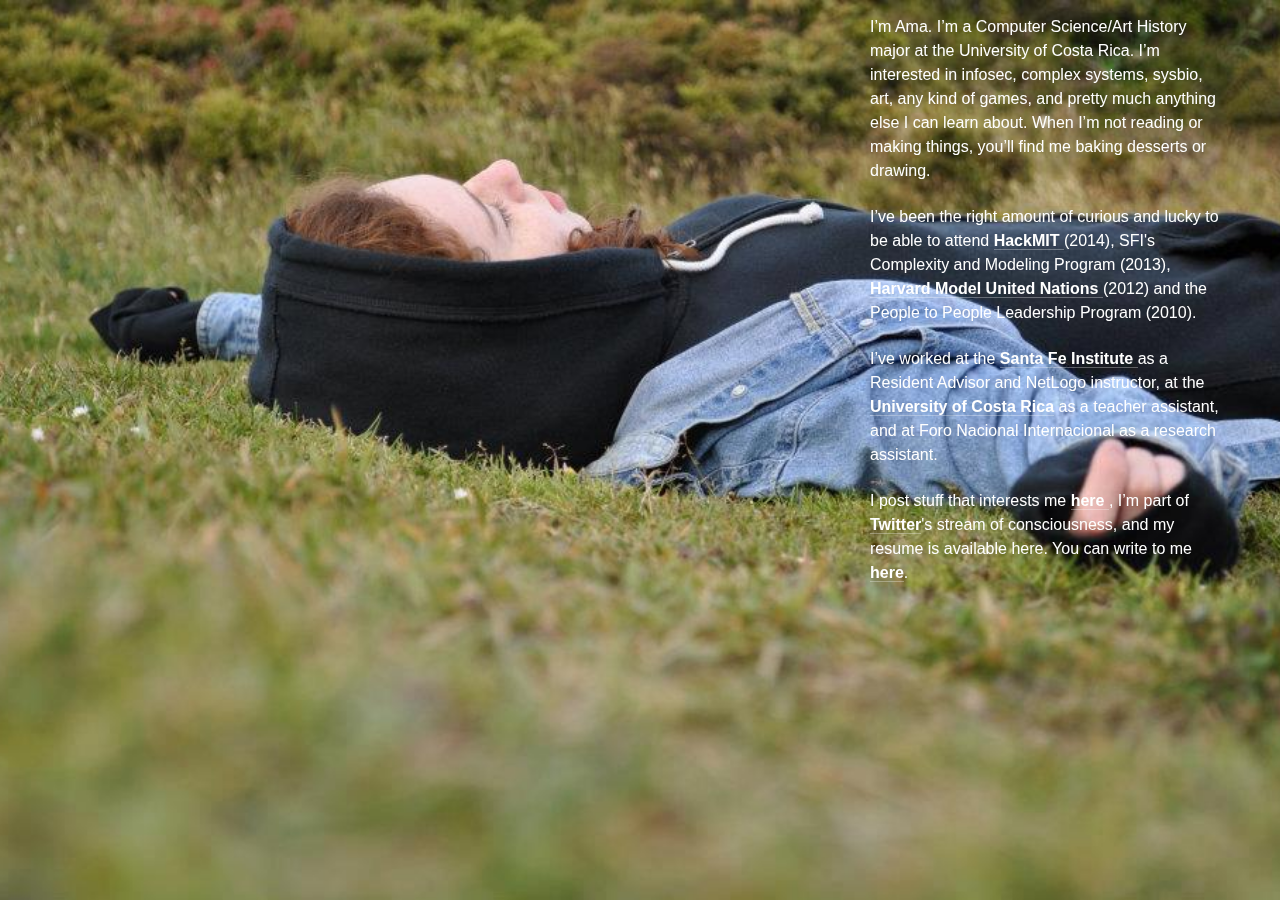
==== commit ec6108ff: "twitter" ====
--- a/index.html
+++ b/index.html
@@ -40,7 +40,7 @@
 	
 	<p> I’ve worked at the <a href="http://www.santafe.edu/education/schools/summer-camp/" target="_blank"> Santa Fe Institute </a> as a Resident Advisor and NetLogo instructor, at the <a href="http://www.ucr.ac.cr" target="blank"> University of Costa Rica</a> as a teacher assistant, and at Foro Nacional Internacional as a research assistant. </p>
 	
-	<p> I post stuff that interests me <a href="http://cddesktop.tumblr.com/" target="_blank"> here </a>, I’m part of <a href="https://twitter.com/amanda_sagasti" target="_blank"> Twitter</a>, and my resume is available here. You can write to me <a href="mailto:amanda.sagasti@ucr.ac.cr">here</a>.  </p>
+	<p> I post stuff that interests me <a href="http://cddesktop.tumblr.com/" target="_blank"> here </a>, I’m part of <a href="https://twitter.com/amanda_sagasti" target="_blank"> Twitter</a>'s stream of consciousness, and my resume is available here. You can write to me <a href="mailto:amanda.sagasti@ucr.ac.cr">here</a>.  </p>
 	
 	
 </div>
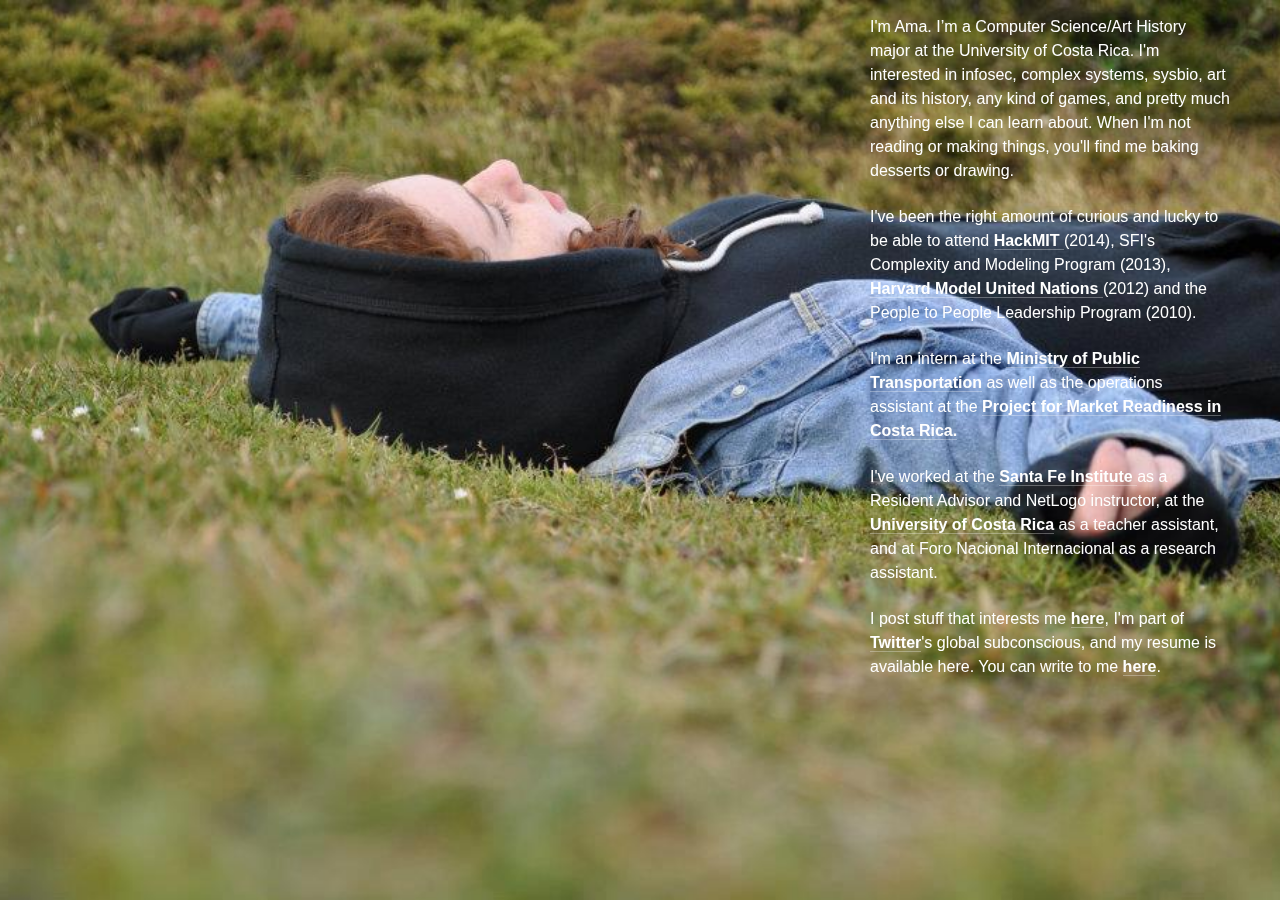
==== commit 33049652: "Additions" ====
--- a/index.html
+++ b/index.html
@@ -34,13 +34,14 @@
 </div>
 
 <div id="about">
-	<p> I’m Ama. I’m a Computer Science/Art History major at the University of Costa Rica. I’m interested in infosec, complex systems, sysbio, art, any kind of games, and pretty much anything else I can learn about. When I’m not reading or making things, you’ll find me baking desserts or drawing. </p>
+	<p> I'm Ama. I’m a Computer Science/Art History major at the University of Costa Rica. I'm interested in infosec, complex systems, sysbio, art and its history, any kind of games, and pretty much anything else I can learn about. When I'm not reading or making things, you'll find me baking desserts or drawing. </p>
 	
-	<p> I’ve been the right amount of curious and lucky to be able to attend <a href="https://www.hackmit.org/" target="_blank"> HackMIT </a> (2014), SFI's Complexity and Modeling Program (2013), <a href="http://www.harvardmun.org/" target="_blank"> Harvard Model United Nations </a> (2012) and the People to People Leadership Program (2010). </p>
+	<p> I've been the right amount of curious and lucky to be able to attend <a href="https://www.hackmit.org/" target="_blank"> HackMIT </a> (2014), SFI's Complexity and Modeling Program (2013), <a href="http://www.harvardmun.org/" target="_blank"> Harvard Model United Nations </a> (2012) and the People to People Leadership Program (2010). </p>
 	
-	<p> I’ve worked at the <a href="http://www.santafe.edu/education/schools/summer-camp/" target="_blank"> Santa Fe Institute </a> as a Resident Advisor and NetLogo instructor, at the <a href="http://www.ucr.ac.cr" target="blank"> University of Costa Rica</a> as a teacher assistant, and at Foro Nacional Internacional as a research assistant. </p>
+	<p> I'm an intern at the <a href="www.mopt.go.cr/" target="_blank">Ministry of Public Transportation</a> as well as the operations assistant at the <a href="https://www.thepmr.org/country/costa-rica-0" target="_blank">Project for Market Readiness in Costa Rica.</a> </p>
+	<p> I've worked at the <a href="http://www.santafe.edu/education/schools/summer-camp/" target="_blank"> Santa Fe Institute </a> as a Resident Advisor and NetLogo instructor, at the <a href="http://www.ucr.ac.cr" target="blank"> University of Costa Rica</a> as a teacher assistant, and at Foro Nacional Internacional as a research assistant. </p>
 	
-	<p> I post stuff that interests me <a href="http://cddesktop.tumblr.com/" target="_blank"> here </a>, I’m part of <a href="https://twitter.com/amanda_sagasti" target="_blank"> Twitter</a>'s stream of consciousness, and my resume is available here. You can write to me <a href="mailto:amanda.sagasti@ucr.ac.cr">here</a>.  </p>
+	<p> I post stuff that interests me <a href="http://cddesktop.tumblr.com/" target="_blank"> here</a>, I'm part of <a href="https://twitter.com/amanda_sagasti" target="_blank"> Twitter</a>'s global subconscious, and my resume is available here. You can write to me <a href="mailto:amanda.sagasti@ucr.ac.cr">here</a>.  </p>
 	
 	
 </div>
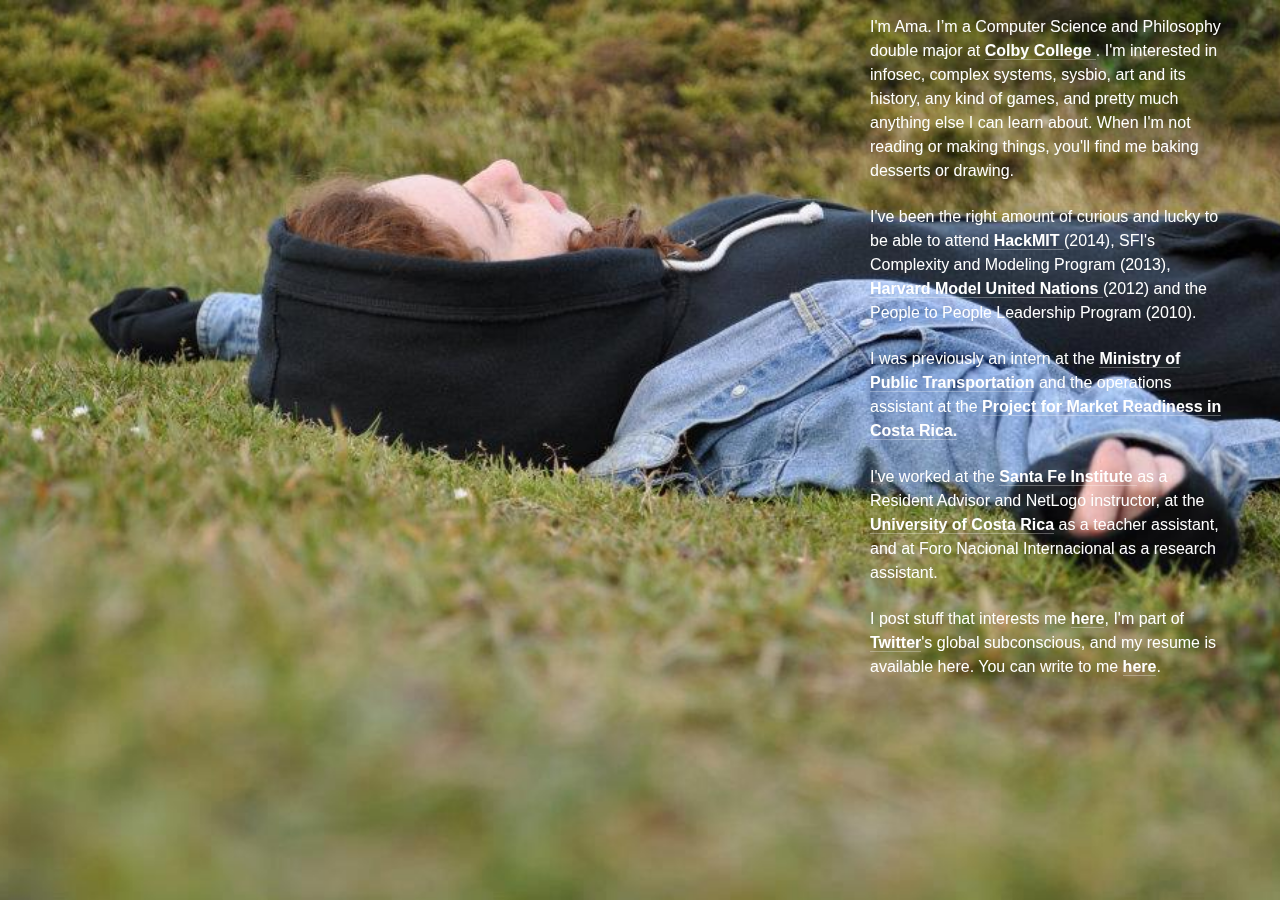
==== commit 27b21fd4: "update colby" ====
--- a/index.html
+++ b/index.html
@@ -1,15 +1,15 @@
 <!doctype html>
 <html>
 <head>
-	
+
 	<meta http-equiv="content-type" content="text/html; charset=utf-8" />
 	<title>AS</title>
 	<meta name="robots" content="all" />
 	<meta name="viewport" content="width=device-width, initial-scale=1, maximum-scale=1">
-	
+
 	<!--[if lt IE 9]>
 	<script src="//html5shiv.googlecode.com/svn/trunk/html5.js"></script>
-	<![endif]-->	
+	<![endif]-->
 	<style>
 		* { padding: 0; margin: 0; }
 		body { background-color: #333; }
@@ -24,9 +24,9 @@
 			background-image { opacity: 0.2; }
 		}
 	</style>
-</head>	
+</head>
 
-    
+
 <body>
 
 <!-- logo -->
@@ -34,16 +34,16 @@
 </div>
 
 <div id="about">
-	<p> I'm Ama. I’m a Computer Science/Art History major at the University of Costa Rica. I'm interested in infosec, complex systems, sysbio, art and its history, any kind of games, and pretty much anything else I can learn about. When I'm not reading or making things, you'll find me baking desserts or drawing. </p>
-	
+	<p> I'm Ama. I’m a Computer Science and Philosophy double major at <a href="https://www.colby.edu/" target="_blank">Colby College </a>. I'm interested in infosec, complex systems, sysbio, art and its history, any kind of games, and pretty much anything else I can learn about. When I'm not reading or making things, you'll find me baking desserts or drawing. </p>
+
 	<p> I've been the right amount of curious and lucky to be able to attend <a href="https://www.hackmit.org/" target="_blank"> HackMIT </a> (2014), SFI's Complexity and Modeling Program (2013), <a href="http://www.harvardmun.org/" target="_blank"> Harvard Model United Nations </a> (2012) and the People to People Leadership Program (2010). </p>
-	
-	<p> I'm an intern at the <a href="www.mopt.go.cr/" target="_blank">Ministry of Public Transportation</a> as well as the operations assistant at the <a href="https://www.thepmr.org/country/costa-rica-0" target="_blank">Project for Market Readiness in Costa Rica.</a> </p>
+
+	<p> I was previously an intern at the <a href="www.mopt.go.cr/" target="_blank">Ministry of Public Transportation</a> and the operations assistant at the <a href="https://www.thepmr.org/country/costa-rica-0" target="_blank">Project for Market Readiness in Costa Rica.</a> </p>
 	<p> I've worked at the <a href="http://www.santafe.edu/education/schools/summer-camp/" target="_blank"> Santa Fe Institute </a> as a Resident Advisor and NetLogo instructor, at the <a href="http://www.ucr.ac.cr" target="blank"> University of Costa Rica</a> as a teacher assistant, and at Foro Nacional Internacional as a research assistant. </p>
-	
-	<p> I post stuff that interests me <a href="http://cddesktop.tumblr.com/" target="_blank"> here</a>, I'm part of <a href="https://twitter.com/amanda_sagasti" target="_blank"> Twitter</a>'s global subconscious, and my resume is available here. You can write to me <a href="mailto:amanda.sagasti@ucr.ac.cr">here</a>.  </p>
-	
-	
+
+	<p> I post stuff that interests me <a href="http://cddesktop.tumblr.com/" target="_blank"> here</a>, I'm part of <a href="https://twitter.com/amanda_sagasti" target="_blank"> Twitter</a>'s global subconscious, and my resume is available here. You can write to me <a href="mailto:asagasti@colby.edu">here</a>.  </p>
+
+
 </div>
 
 <!--include jquery & backstretch-->
@@ -60,5 +60,5 @@
 });
 </script>
 
-</body>	
-</html>+</body>
+</html>
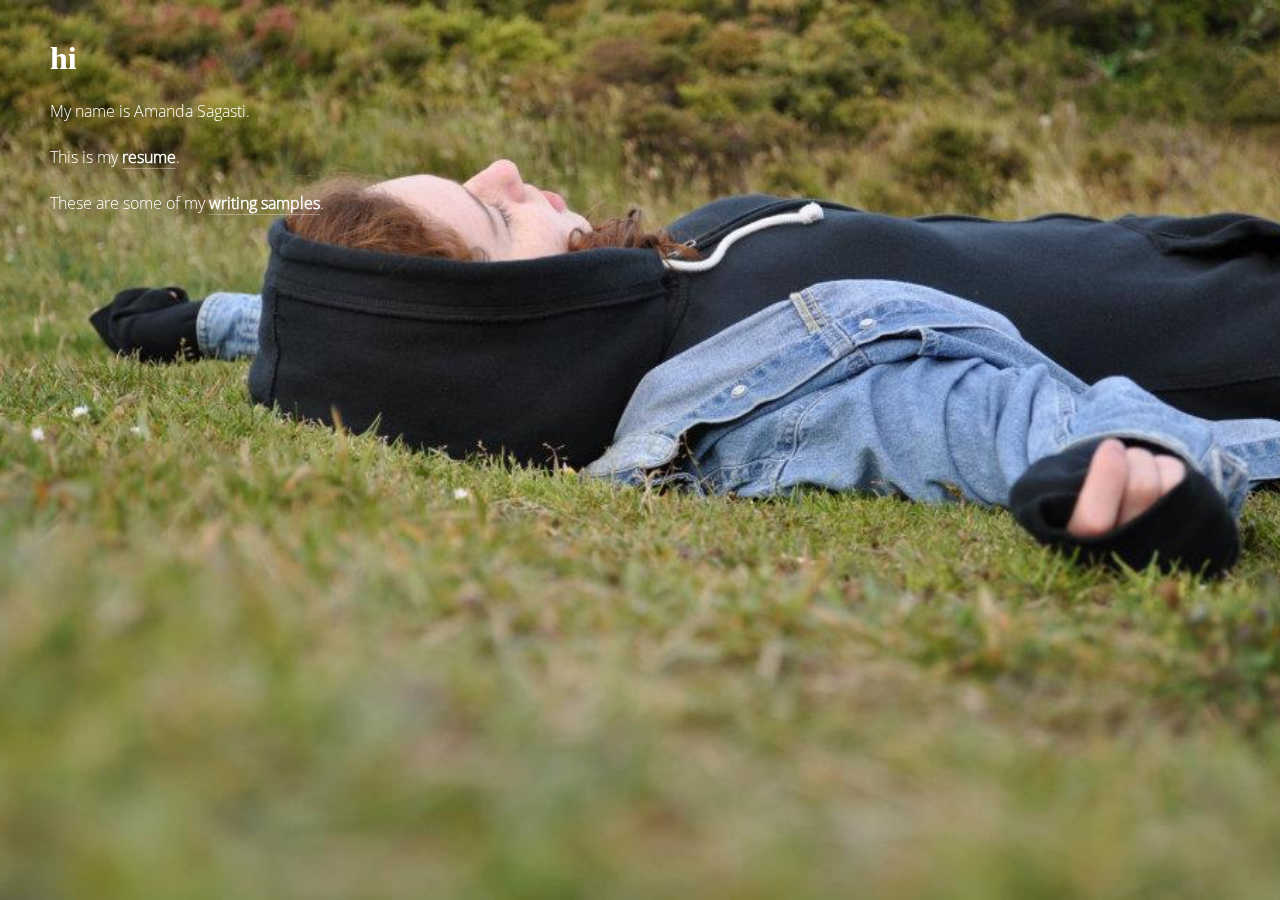
==== commit faca859f: "asdf" ====
--- a/index.html
+++ b/index.html
@@ -1,64 +1,67 @@
-<!doctype html>
-<html>
-<head>
-
-	<meta http-equiv="content-type" content="text/html; charset=utf-8" />
-	<title>AS</title>
-	<meta name="robots" content="all" />
-	<meta name="viewport" content="width=device-width, initial-scale=1, maximum-scale=1">
-
-	<!--[if lt IE 9]>
-	<script src="//html5shiv.googlecode.com/svn/trunk/html5.js"></script>
-	<![endif]-->
-	<style>
-		* { padding: 0; margin: 0; }
-		body { background-color: #333; }
-		p { color: #fff; font-family: Helvetica; font-size: 16px; line-height: 24px; margin-bottom: 22px; -webkit-font-smoothing: antialiased; }
-		a { color: #fff; font-weight: bold; text-decoration: none; border-bottom: 1px solid rgba(255,255,255,0.3); }
-		a:hover { color: #990000; border-bottom: 1px solid rgba(255,255,255,1); }
-		#monogram { width: 50px; padding: 50px 0 0 0; margin: 0 auto 0 50px; }
-		#about { width: 360px; padding: 0 0 0 150px; margin: -35px 50px 0 auto !important; }
-		@media (max-width: 767px) {
-			#monogram { position: relative; width: auto; padding: 20px; margin: 0; }
-			#about { position: relative; width: auto; padding: 20px; margin: 0 !important; }
-			background-image { opacity: 0.2; }
-		}
-	</style>
-</head>
-
-
-<body>
-
-<!-- logo -->
-<div id="monogram">
-</div>
-
-<div id="about">
-	<p> I'm Ama. I’m a Computer Science and Philosophy double major at <a href="https://www.colby.edu/" target="_blank">Colby College </a>. I'm interested in infosec, complex systems, sysbio, art and its history, any kind of games, and pretty much anything else I can learn about. When I'm not reading or making things, you'll find me baking desserts or drawing. </p>
-
-	<p> I've been the right amount of curious and lucky to be able to attend <a href="https://www.hackmit.org/" target="_blank"> HackMIT </a> (2014), SFI's Complexity and Modeling Program (2013), <a href="http://www.harvardmun.org/" target="_blank"> Harvard Model United Nations </a> (2012) and the People to People Leadership Program (2010). </p>
-
-	<p> I was previously an intern at the <a href="www.mopt.go.cr/" target="_blank">Ministry of Public Transportation</a> and the operations assistant at the <a href="https://www.thepmr.org/country/costa-rica-0" target="_blank">Project for Market Readiness in Costa Rica.</a> </p>
-	<p> I've worked at the <a href="http://www.santafe.edu/education/schools/summer-camp/" target="_blank"> Santa Fe Institute </a> as a Resident Advisor and NetLogo instructor, at the <a href="http://www.ucr.ac.cr" target="blank"> University of Costa Rica</a> as a teacher assistant, and at Foro Nacional Internacional as a research assistant. </p>
-
-	<p> I post stuff that interests me <a href="http://cddesktop.tumblr.com/" target="_blank"> here</a>, I'm part of <a href="https://twitter.com/amanda_sagasti" target="_blank"> Twitter</a>'s global subconscious, and my resume is available here. You can write to me <a href="mailto:asagasti@colby.edu">here</a>.  </p>
-
-
-</div>
-
-<!--include jquery & backstretch-->
-<script type="text/javascript" src="https://ajax.googleapis.com/ajax/libs/jquery/1.7.2/jquery.min.js"></script>
-<script type="text/javascript" src="jquery.backstretch.min.js"></script>
-<script type="text/javascript">
-$(function(){
-     $(window).resize(function(){
-         if($(this).width() >= 767){
-             $.backstretch("header.jpg", {speed: 150});
-         }
-      })
-      .resize();//trigger resize on page load
-});
-</script>
-
-</body>
-</html>
+<!doctype html>
+<html>
+<head>
+	<meta http-equiv="content-type" content="text/html; charset=utf-8" />
+	<title>Amanda Sagasti</title>
+	<link rel="Shortcut Icon" href="/favicon.ico" type="image/x-icon" />
+	<meta http-equiv="pragma" content="no-cache" />
+	<meta name="robots" content="all" />
+	<meta name="MSSmartTagsPreventParsing" content="true" />
+	<meta http-equiv="imagetoolbar" content="false" />
+	<meta name="viewport" content="width=device-width, initial-scale=1, maximum-scale=1">
+	<!--[if lt IE 9]>
+	<script src="//html5shiv.googlecode.com/svn/trunk/html5.js"></script>
+	<![endif]-->
+	<style>
+		* { padding: 0; margin: 0; }
+		body { background-color: #333; }
+		p { color: #fff; font-family: Open; font-size: 16px; line-height: 24px; margin-bottom: 22px; -webkit-font-smoothing: antialiased; }
+		a { color: #fff; font-weight: bold; text-decoration: none; border-bottom: 1px solid rgba(255,255,255,0.3); }
+		a:hover { color: #990000; border-bottom: 1px solid rgba(255,255,255,1); }
+	   /* #monogram { width: 50px; padding: 50px 0 0 0; margin: 0 auto 0 50px; } */
+		#about { width: 360px; padding: 40px 0 0 0; margin: 0 0 0 50px; }
+		@media (max-width: 767px) {
+			#monogram { position: relative; width: auto; padding: 20px; margin: 0; }
+			#about { position: relative; width: auto; padding: 20px; margin: 0 !important; }
+			background-image { opacity: 0.2; }
+		}
+		@font-face { font-family: Petit; src: url(PetitFormalScript-regular.ttf); }
+		@font-face { font-family: Open; src: url(OpenSans-Light.ttf);
+
+		}
+		h1 { color: #fff; font-family: Petit}
+	</style>
+</head>
+
+<body>
+
+<!-- swap out for a logo -->
+<div id="monogram">
+<!-- 	<img src="monogram.png" /> -->
+</div>
+
+<!-- swap out for information about yourself -->
+<div id="about">
+	<header> <h1> hi</h1> </header>
+	<p> </p>
+	<p> My name is Amanda Sagasti.
+		<p> This is my <a href="SagastiCV.pdf"> resume</a>. </p>
+		<p> These are some of my <a href="samples.html"> writing samples</a>.  </p>
+</div>
+
+<!--include jquery & backstretch-->
+<script type="text/javascript" src="https://ajax.googleapis.com/ajax/libs/jquery/1.7.2/jquery.min.js"></script>
+<script type="text/javascript" src="jquery.backstretch.min.js"></script>
+<script type="text/javascript">
+$(function(){
+     $(window).resize(function(){
+         if($(this).width() >= 767){
+             $.backstretch("header.jpg", {speed: 150});
+         }
+      })
+      .resize();//trigger resize on page load
+});
+</script>
+
+</body>
+</html>
